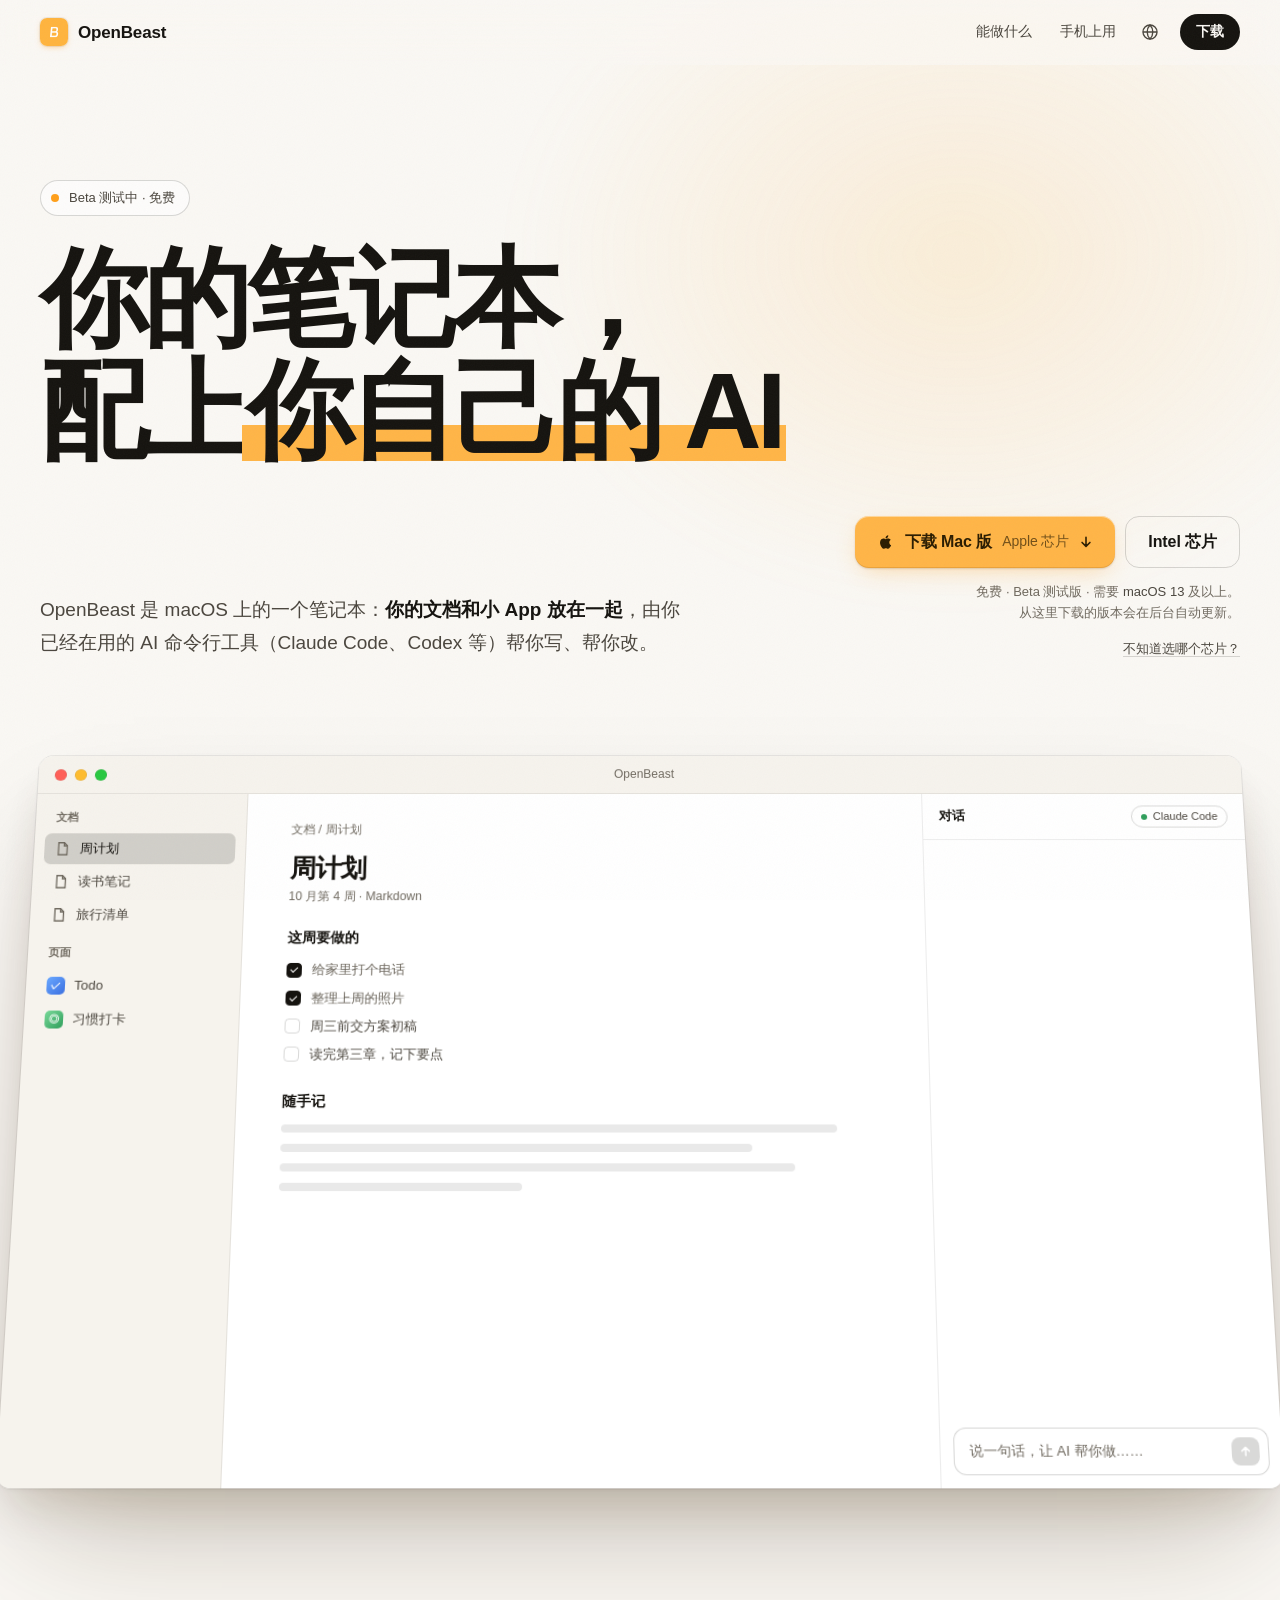
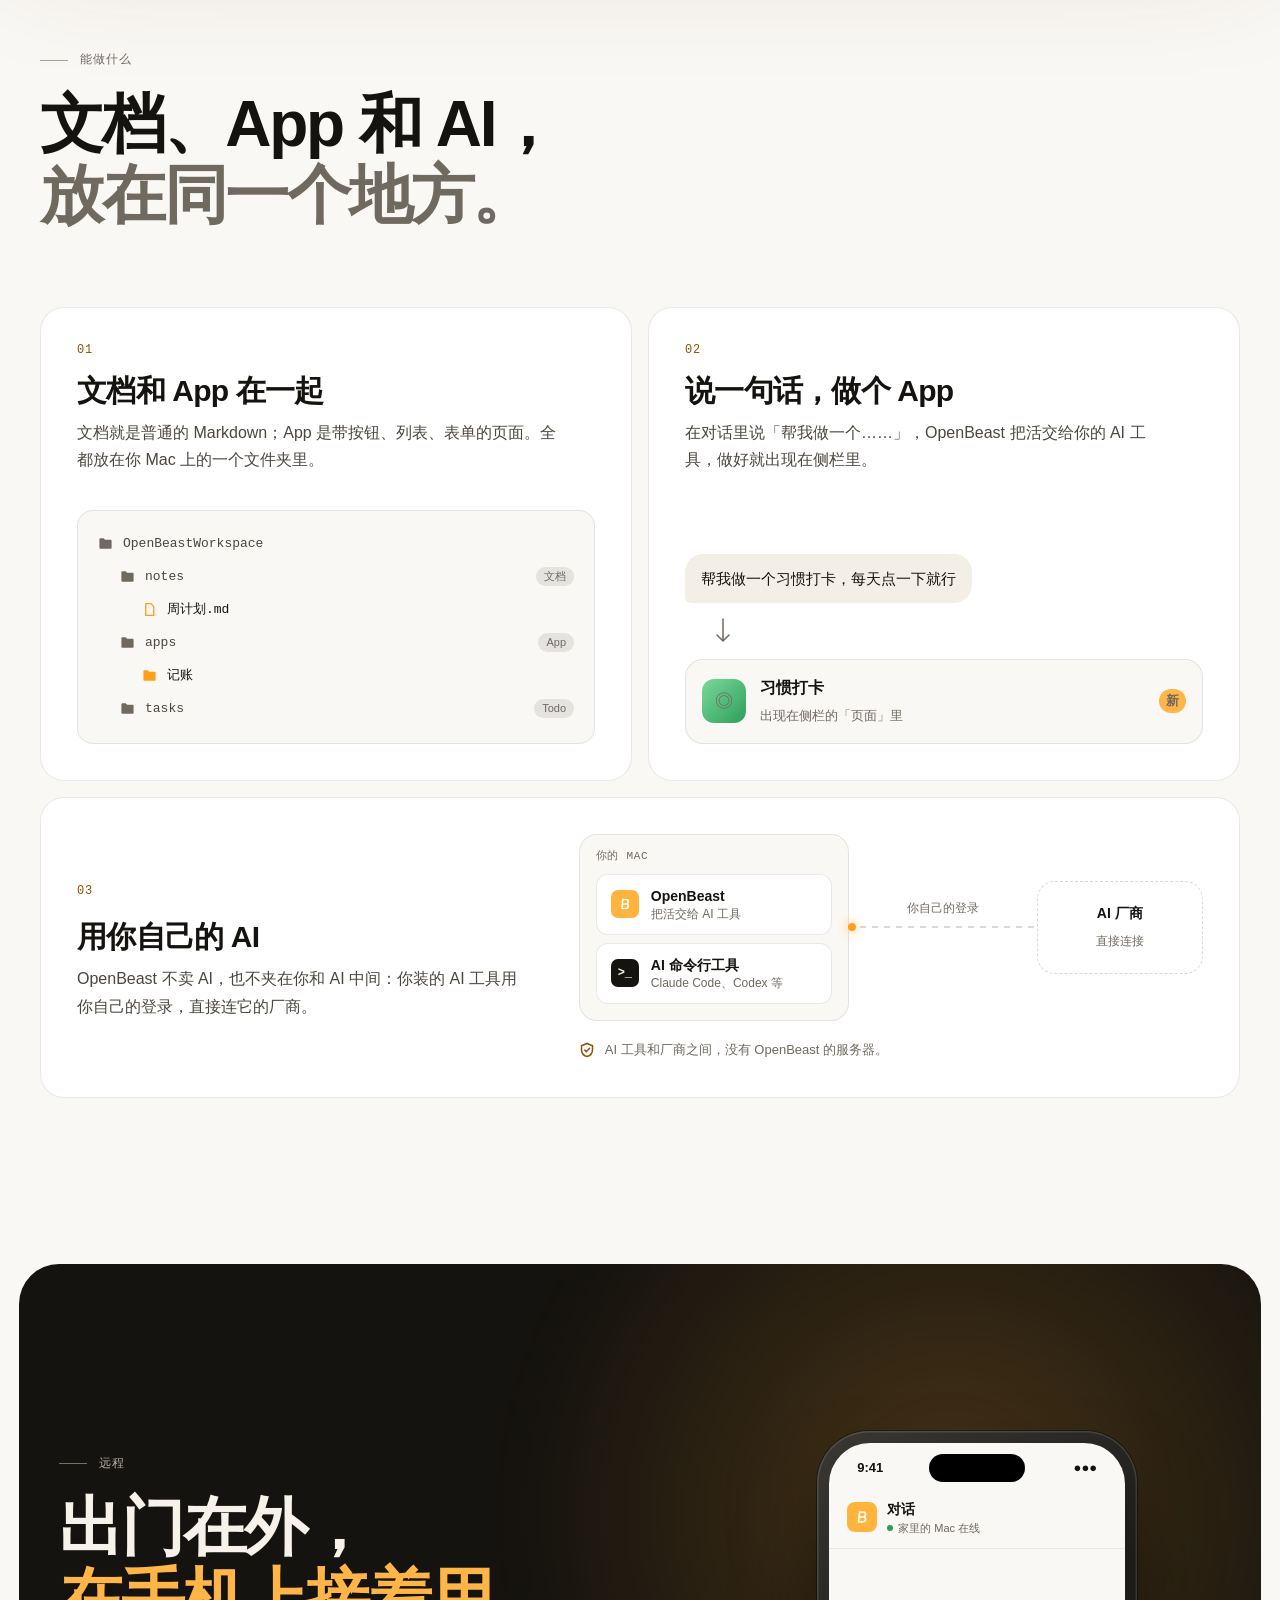
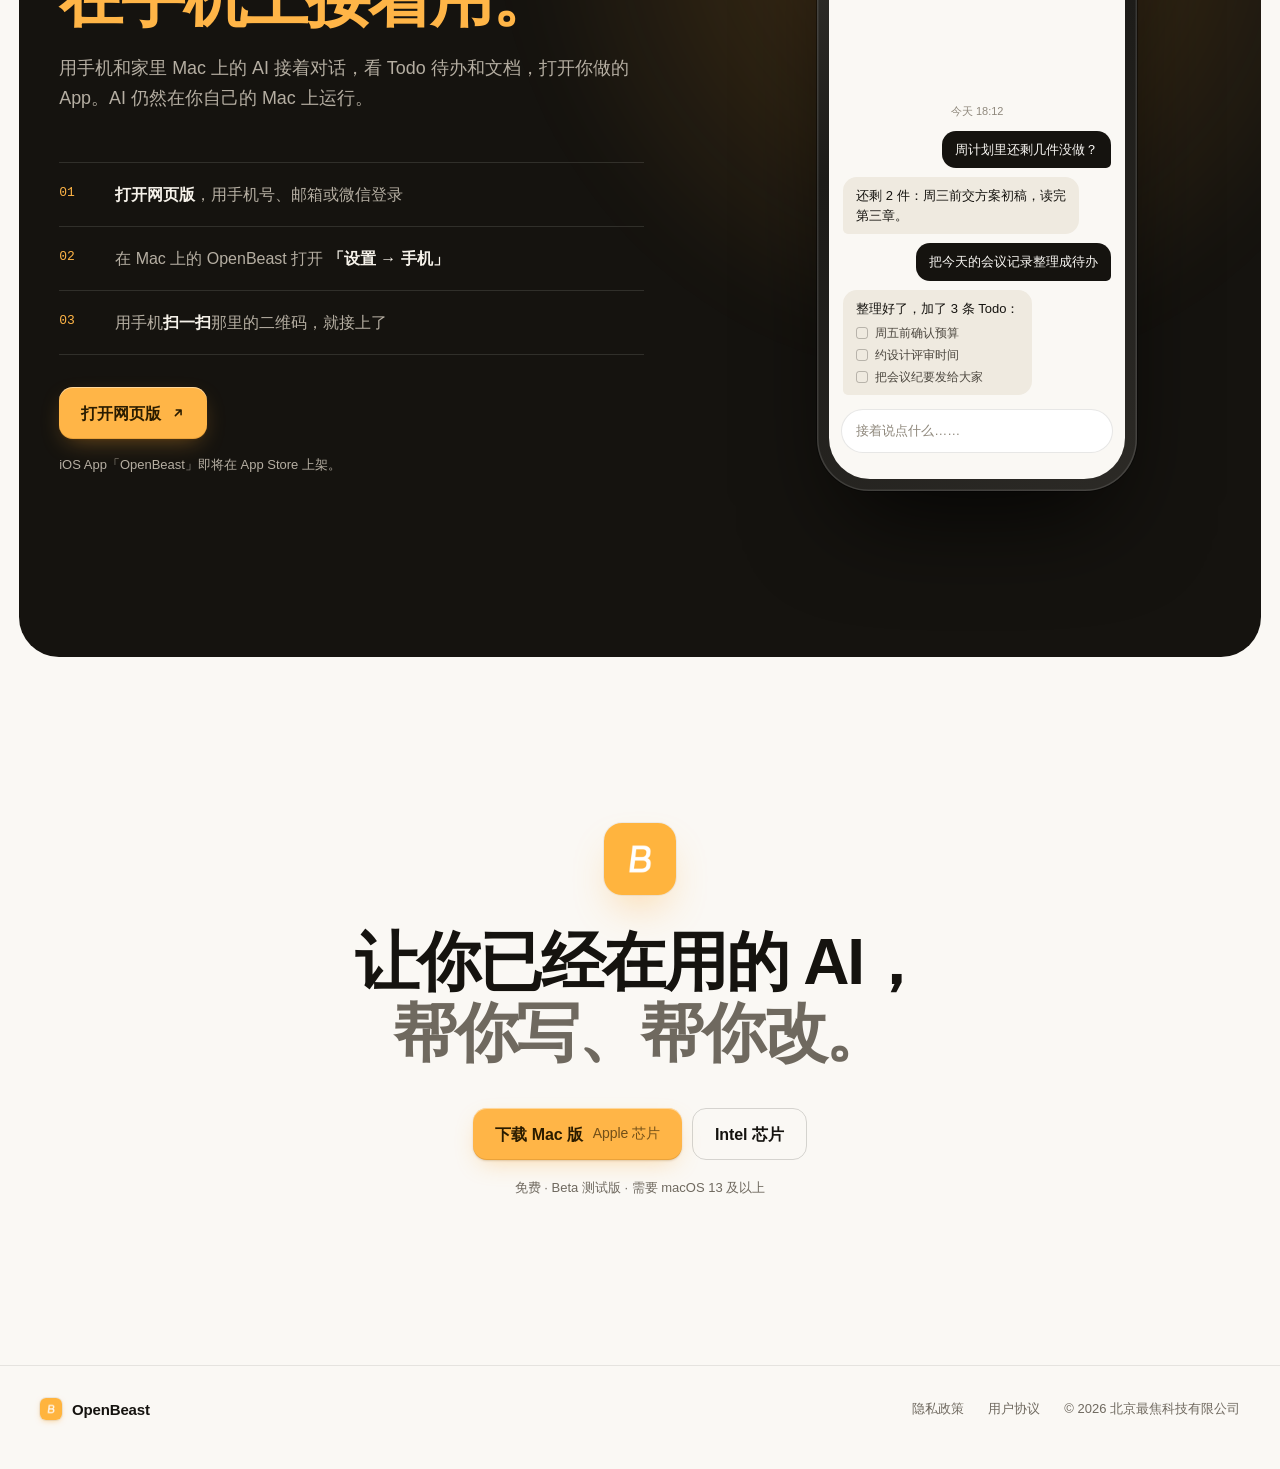
==== zh/index.html @ 46cd3de8 "Update the website from oktiger/openbeast@e0cfb4e40a81" ====
<!doctype html>
<html lang="zh-CN">
<head>
  <meta charset="utf-8" />
  <meta name="viewport" content="width=device-width, initial-scale=1, viewport-fit=cover" />
  <title>OpenBeast：Mac 上的 AI 笔记本</title>
  <meta name="description" content="OpenBeast 是 macOS 上的一个笔记本：你的文档和小 App 放在一起，由你已经在用的 AI 命令行工具帮你写、帮你改。" />
  <meta name="theme-color" content="#faf8f4" media="(prefers-color-scheme: light)" />
  <meta name="theme-color" content="#0d0c0a" media="(prefers-color-scheme: dark)" />
  <meta property="og:type" content="website" />
  <meta property="og:title" content="OpenBeast：Mac 上的 AI 笔记本" />
  <meta property="og:description" content="你的文档和小 App 放在一起，由你已经在用的 AI 命令行工具帮你写、帮你改。" />
  <meta property="og:image" content="https://openbeast.app/icon.png" />
  <link rel="icon" href="/icon.png" />
  <link rel="apple-touch-icon" href="/icon.png" />
  <link rel="stylesheet" href="/site.css" />
  <script>document.documentElement.classList.add("js");</script>
  <script src="/site.js" defer></script>
</head>
<body>
  <header class="nav" id="nav">
    <div class="container nav-inner">
      <a class="brand" href="/zh" aria-label="OpenBeast 首页"><img src="/icon.png" alt="" />OpenBeast</a>
      <nav class="nav-links" aria-label="页面导航">
        <a href="#features">能做什么</a>
        <a href="#remote">手机上用</a>
        <details class="lang">
          <summary aria-label="语言 / Language" title="语言 / Language"><svg width="18" height="18" viewBox="0 0 16 16" fill="none" stroke="currentColor" stroke-width="1.2" aria-hidden="true"><circle cx="8" cy="8" r="6.25"/><path d="M1.75 8h12.5M8 1.75c1.7 1.8 2.5 3.9 2.5 6.25S9.7 12.45 8 14.25C6.3 12.45 5.5 10.35 5.5 8S6.3 3.55 8 1.75Z"/></svg></summary>
          <div class="lang-menu">
            <a href="/" hreflang="en" lang="en">English</a>
            <a href="/zh" hreflang="zh-CN" lang="zh-CN" aria-current="page">简体中文<svg width="14" height="14" viewBox="0 0 16 16" fill="none" stroke="currentColor" stroke-width="2" stroke-linecap="round" stroke-linejoin="round" aria-hidden="true"><path d="m3.5 8.5 3 3 6-7"/></svg></a>
          </div>
        </details>
        <a class="pill" href="#download">下载</a>
      </nav>
    </div>
  </header>

  <main>
    <section class="hero" id="download">
      <div class="container">
        <span class="eyebrow rise" style="--i:0"><span class="dot"></span>Beta 测试中 · 免费</span>
        <h1>
          <span class="line rise" style="--i:1">你的笔记本，</span>
          <span class="line rise" style="--i:2">配上<mark>你自己的 AI</mark></span>
        </h1>
        <div class="hero-foot">
          <p class="lede rise" style="--i:3">OpenBeast 是 macOS 上的一个笔记本：<strong>你的文档和小 App 放在一起</strong>，由你已经在用的 AI 命令行工具（Claude Code、Codex 等）帮你写、帮你改。</p>
          <div class="cta rise" style="--i:4">
            <div class="buttons">
              <a class="btn btn-primary" href="https://openbeast.app/download">
                <svg width="18" height="18" viewBox="0 0 24 24" fill="currentColor" aria-hidden="true"><path d="M16.37 12.6c-.02-2.3 1.88-3.4 1.96-3.46-1.07-1.56-2.73-1.77-3.32-1.8-1.41-.14-2.76.83-3.47.83-.72 0-1.82-.81-3-.79-1.54.02-2.96.9-3.75 2.27-1.6 2.78-.41 6.88 1.15 9.13.76 1.1 1.67 2.34 2.86 2.3 1.15-.05 1.58-.74 2.97-.74 1.38 0 1.78.74 2.99.72 1.24-.02 2.02-1.12 2.77-2.23.88-1.28 1.24-2.52 1.26-2.59-.03-.01-2.4-.92-2.42-3.65ZM14.1 5.86c.63-.77 1.06-1.83.94-2.89-.91.04-2.02.61-2.67 1.37-.58.67-1.1 1.76-.96 2.8 1.02.08 2.06-.52 2.69-1.28Z"/></svg>
                下载 Mac 版 <span class="sub">Apple 芯片</span>
                <svg class="arrow" width="14" height="14" viewBox="0 0 16 16" fill="none" stroke="currentColor" stroke-width="1.8" stroke-linecap="round" stroke-linejoin="round" aria-hidden="true"><path d="M8 2.5v10M3.5 8.5 8 13l4.5-4.5"/></svg>
              </a>
              <a class="btn btn-ghost" href="https://openbeast.app/download/intel">Intel 芯片</a>
            </div>
            <p class="fine">免费 · Beta 测试版<span data-version hidden> · 最新版本 <b></b></span> · 需要 <b>macOS 13</b> 及以上。<br />从这里下载的版本会在后台自动更新。</p>
            <details class="which">
              <summary>不知道选哪个芯片？</summary>
              <p>点屏幕左上角的苹果标志 →「关于本机」：写着「芯片 Apple M…」选 Apple 芯片，写着「处理器 Intel…」选 Intel 芯片。</p>
            </details>
          </div>
        </div>

        <div class="stage rise" style="--i:5">
          <div class="window demo is-final" id="demo" role="img" aria-label="OpenBeast 窗口示意：在右侧对话里说「帮我做一个记账 App」，AI 工具做好后，「记账」出现在左侧栏的页面里。">
            <div class="titlebar"><span class="lights"><i></i><i></i><i></i></span><span class="wt">OpenBeast</span></div>
            <div class="panes" aria-hidden="true">
              <aside class="side">
                <div class="side-label">文档</div>
                <div class="item is-active"><svg class="ic" viewBox="0 0 16 16" fill="none" stroke="currentColor" stroke-width="1.3"><path d="M4 1.75h5.5L12.5 4.8v9.45H4z"/><path d="M9.5 1.75V5h3"/></svg>周计划</div>
                <div class="item"><svg class="ic" viewBox="0 0 16 16" fill="none" stroke="currentColor" stroke-width="1.3"><path d="M4 1.75h5.5L12.5 4.8v9.45H4z"/><path d="M9.5 1.75V5h3"/></svg>读书笔记</div>
                <div class="item"><svg class="ic" viewBox="0 0 16 16" fill="none" stroke="currentColor" stroke-width="1.3"><path d="M4 1.75h5.5L12.5 4.8v9.45H4z"/><path d="M9.5 1.75V5h3"/></svg>旅行清单</div>
                <div class="side-label">页面</div>
                <div class="item"><span class="tile t1">✓</span>Todo</div>
                <div class="item"><span class="tile t2">◎</span>习惯打卡</div>
                <div class="item new" data-beat="new"><span class="tile t3">¥</span>记账<span class="badge">新</span></div>
              </aside>

              <div class="doc">
                <div class="crumb">文档 / 周计划</div>
                <h4>周计划</h4>
                <div class="meta">10 月第 4 周 · Markdown</div>
                <div class="h5">这周要做的</div>
                <div class="check done"><span class="box"></span>给家里打个电话</div>
                <div class="check done"><span class="box"></span>整理上周的照片</div>
                <div class="check"><span class="box"></span>周三前交方案初稿</div>
                <div class="check"><span class="box"></span>读完第三章，记下要点</div>
                <div class="h5">随手记</div>
                <div class="bar" style="width:92%"></div>
                <div class="bar" style="width:78%"></div>
                <div class="bar" style="width:85%"></div>
                <div class="bar" style="width:40%"></div>
              </div>

              <div class="chat">
                <div class="chat-head">对话<span class="chip">Claude Code</span></div>
                <div class="msgs">
                  <div class="msg me beat" data-beat="ask">帮我做一个记账 App，能按月看花了多少</div>
                  <div class="msg ai beat" data-beat="reply">
                    好的，交给 Claude Code 去做。
                    <ul class="steps">
                      <li class="step beat" data-beat="s1"><span class="st"></span>建好 App 的文件夹</li>
                      <li class="step beat" data-beat="s2"><span class="st"></span>写页面：记一笔、按月汇总</li>
                      <li class="step beat" data-beat="s3"><span class="st"></span>编译通过</li>
                    </ul>
                  </div>
                  <div class="msg ai beat" data-beat="done">「记账」做好了，在侧栏里。</div>
                </div>
                <div class="composer"><span class="field" data-placeholder="说一句话，让 AI 帮你做……"></span><span class="send"><svg width="12" height="12" viewBox="0 0 16 16" fill="none" stroke="currentColor" stroke-width="2" stroke-linecap="round" stroke-linejoin="round"><path d="M8 13V3M3.5 7.5 8 3l4.5 4.5"/></svg></span></div>
              </div>
            </div>
          </div>
        </div>
      </div>
    </section>

    <section class="section" id="features">
      <div class="container">
        <span class="kicker reveal">能做什么</span>
        <h2 class="reveal" style="--i:1">文档、App 和 AI，<br /><em>放在同一个地方。</em></h2>

        <div class="bento">
          <article class="card reveal">
            <span class="num">01</span>
            <h3>文档和 App 在一起</h3>
            <p>文档就是普通的 Markdown；App 是带按钮、列表、表单的页面。全都放在你 Mac 上的一个文件夹里。</p>
            <div class="viz" aria-hidden="true">
              <div class="tree">
                <div><svg viewBox="0 0 16 16" fill="currentColor"><path d="M1.5 3.5A1 1 0 0 1 2.5 2.5h3.6l1.4 1.5h6a1 1 0 0 1 1 1v7.5a1 1 0 0 1-1 1h-11a1 1 0 0 1-1-1z"/></svg>OpenBeastWorkspace</div>
                <div style="--d:1"><svg viewBox="0 0 16 16" fill="currentColor"><path d="M1.5 3.5A1 1 0 0 1 2.5 2.5h3.6l1.4 1.5h6a1 1 0 0 1 1 1v7.5a1 1 0 0 1-1 1h-11a1 1 0 0 1-1-1z"/></svg>notes<span class="tag">文档</span></div>
                <div style="--d:2" class="hl"><svg viewBox="0 0 16 16" fill="none" stroke="currentColor" stroke-width="1.4"><path d="M4 1.75h5.5L12.5 4.8v9.45H4z"/></svg>周计划.md</div>
                <div style="--d:1"><svg viewBox="0 0 16 16" fill="currentColor"><path d="M1.5 3.5A1 1 0 0 1 2.5 2.5h3.6l1.4 1.5h6a1 1 0 0 1 1 1v7.5a1 1 0 0 1-1 1h-11a1 1 0 0 1-1-1z"/></svg>apps<span class="tag">App</span></div>
                <div style="--d:2" class="hl"><svg viewBox="0 0 16 16" fill="currentColor"><path d="M1.5 3.5A1 1 0 0 1 2.5 2.5h3.6l1.4 1.5h6a1 1 0 0 1 1 1v7.5a1 1 0 0 1-1 1h-11a1 1 0 0 1-1-1z"/></svg>记账</div>
                <div style="--d:1"><svg viewBox="0 0 16 16" fill="currentColor"><path d="M1.5 3.5A1 1 0 0 1 2.5 2.5h3.6l1.4 1.5h6a1 1 0 0 1 1 1v7.5a1 1 0 0 1-1 1h-11a1 1 0 0 1-1-1z"/></svg>tasks<span class="tag">Todo</span></div>
              </div>
            </div>
          </article>

          <article class="card reveal" style="--i:1">
            <span class="num">02</span>
            <h3>说一句话，做个 App</h3>
            <p>在对话里说「帮我做一个……」，OpenBeast 把活交给你的 AI 工具，做好就出现在侧栏里。</p>
            <div class="viz" aria-hidden="true">
              <div class="make">
                <div class="ask">帮我做一个习惯打卡，每天点一下就行</div>
                <svg class="arrow-down" width="20" height="28" viewBox="0 0 20 28" fill="none" stroke="currentColor" stroke-width="1.5" stroke-linecap="round" stroke-linejoin="round"><path d="M10 2v22M4 18l6 6 6-6"/></svg>
                <div class="app-card"><span class="tile t2">◎</span><div><b>习惯打卡</b><span>出现在侧栏的「页面」里</span></div><span class="badge">新</span></div>
              </div>
            </div>
          </article>

          <article class="card wide reveal">
            <div>
              <span class="num">03</span>
              <h3>用你自己的 AI</h3>
              <p>OpenBeast 不卖 AI，也不夹在你和 AI 中间：你装的 AI 工具用你自己的登录，直接连它的厂商。</p>
            </div>
            <div aria-hidden="true">
              <div class="route">
                <div class="mac">
                  <div class="mac-title">你的 Mac</div>
                  <div class="node"><img src="/icon.png" alt="" /><span><b>OpenBeast</b><small>把活交给 AI 工具</small></span></div>
                  <div class="node"><span class="term">&gt;_</span><span><b>AI 命令行工具</b><small>Claude Code、Codex 等</small></span></div>
                </div>
                <div class="wire"><span>你自己的登录</span></div>
                <div class="vendor"><b>AI 厂商</b><span>直接连接</span></div>
              </div>
              <div class="note"><svg width="16" height="16" viewBox="0 0 16 16" fill="none" stroke="currentColor" stroke-width="1.5" stroke-linecap="round" stroke-linejoin="round"><path d="M8 1.5 2.5 3.8v3.9c0 3.2 2.3 5.9 5.5 6.8 3.2-.9 5.5-3.6 5.5-6.8V3.8z"/><path d="m5.6 8 1.7 1.7 3.2-3.4"/></svg>AI 工具和厂商之间，没有 OpenBeast 的服务器。</div>
            </div>
          </article>
        </div>
      </div>
    </section>

    <section class="band section" id="remote">
      <div class="container remote-grid">
        <div>
          <span class="kicker reveal">远程</span>
          <h2 class="reveal" style="--i:1">出门在外，<br /><em>在手机上接着用。</em></h2>
          <p class="section-intro reveal" style="--i:2">用手机和家里 Mac 上的 AI 接着对话，看 Todo 待办和文档，打开你做的 App。AI 仍然在你自己的 Mac 上运行。</p>
          <ol class="howto reveal" style="--i:3">
            <li><span><b>打开网页版</b>，用手机号、邮箱或微信登录</span></li>
            <li><span>在 Mac 上的 OpenBeast 打开 <b class="nowrap">「设置 → 手机」</b></span></li>
            <li><span>用手机<b>扫一扫</b>那里的二维码，就接上了</span></li>
          </ol>
          <div class="buttons reveal" style="--i:4">
            <a class="btn btn-primary" href="https://remote.openbeast.cn">打开网页版
              <svg width="14" height="14" viewBox="0 0 16 16" fill="none" stroke="currentColor" stroke-width="1.8" stroke-linecap="round" stroke-linejoin="round" aria-hidden="true"><path d="M5 11 11 5M6 4.5h5.5V10"/></svg>
            </a>
          </div>
          <p class="fine reveal" style="--i:5">iOS App「OpenBeast」即将在 App Store 上架。</p>
        </div>

        <div class="phone-wrap reveal" style="--i:2">
          <div class="phone" role="img" aria-label="手机网页版示意：在手机上让家里 Mac 上的 AI 把会议记录整理成待办。">
            <div class="screen" aria-hidden="true">
              <span class="island"></span>
              <div class="status"><span>9:41</span><span>●●●</span></div>
              <div class="p-head"><img src="/icon.png" alt="" /><div><b>对话</b><span>家里的 Mac 在线</span></div></div>
              <div class="p-msgs">
                <div class="time">今天 18:12</div>
                <div class="msg me">周计划里还剩几件没做？</div>
                <div class="msg ai">还剩 2 件：周三前交方案初稿，读完第三章。</div>
                <div class="msg me">把今天的会议记录整理成待办</div>
                <div class="msg ai">整理好了，加了 3 条 Todo：
                  <div class="todo">
                    <div><i></i>周五前确认预算</div>
                    <div><i></i>约设计评审时间</div>
                    <div><i></i>把会议纪要发给大家</div>
                  </div>
                </div>
              </div>
              <div class="p-input">接着说点什么……</div>
            </div>
          </div>
        </div>
      </div>
    </section>

    <section class="section closing">
      <div class="container">
        <img class="mark-icon reveal" src="/icon.png" alt="" />
        <h2 class="reveal" style="--i:1">让你已经在用的 AI，<br /><em>帮你写、帮你改。</em></h2>
        <div class="buttons reveal" style="--i:2">
          <a class="btn btn-primary" href="https://openbeast.app/download">下载 Mac 版 <span class="sub">Apple 芯片</span></a>
          <a class="btn btn-ghost" href="https://openbeast.app/download/intel">Intel 芯片</a>
        </div>
        <p class="fine reveal" style="--i:3">免费 · Beta 测试版 · 需要 macOS 13 及以上</p>
      </div>
    </section>
  </main>

  <footer class="footer">
    <div class="container footer-inner">
      <a class="brand" href="/zh"><img src="/icon.png" alt="" />OpenBeast</a>
      <div class="footer-links">
        <a href="/zh/privacy">隐私政策</a>
        <a href="/zh/terms">用户协议</a>
        <span>© 2026 北京最焦科技有限公司</span>
      </div>
    </div>
  </footer>
</body>
</html>
---- site.css ----
/* 官网全站样式：首页（index.html、en.html）、《隐私政策》《用户协议》（privacy.html、terms.html 与 en/ 下的英文版）、404 页。
   不引外部字体与脚本（大陆访问 Google Fonts / 多数 CDN 不稳），字体全用系统自带。 */

:root {
  --bg: #faf8f4;
  --bg-2: #f3efe7;
  --surface: #ffffff;
  --ink: #15130f;
  --ink-2: #4b463e;
  --ink-3: #6f695f;
  --line: rgba(21, 19, 15, 0.09);
  --line-2: rgba(21, 19, 15, 0.16);
  --amber: #ffb547;
  --amber-2: #ff9f1a;
  --amber-ink: #2a1c00;
  --amber-text: #8f5300;
  --amber-soft: rgba(255, 181, 71, 0.16);
  --mark: var(--amber);
  --glow: rgba(255, 170, 51, 0.42);
  --ok: #2f9e5b;

  --win: #ffffff;
  --win-side: #f6f3ed;
  --win-line: rgba(21, 19, 15, 0.08);
  --win-shadow: 0 0 0 1px rgba(21, 19, 15, 0.07), 0 2px 4px rgba(21, 19, 15, 0.04), 0 24px 48px -12px rgba(60, 38, 0, 0.18), 0 64px 120px -32px rgba(60, 38, 0, 0.28);

  --band-bg: #15130f;
  --band-ink: #f6f2ea;
  --band-ink-2: #b5aea2;
  --band-line: rgba(246, 242, 234, 0.12);

  --sans: -apple-system, BlinkMacSystemFont, "SF Pro Text", "PingFang SC", "Hiragino Sans GB", "Microsoft YaHei", "Noto Sans CJK SC", sans-serif;
  --display: -apple-system, BlinkMacSystemFont, "SF Pro Display", "PingFang SC", "Hiragino Sans GB", "Microsoft YaHei", "Noto Sans CJK SC", sans-serif;
  --mono: ui-monospace, "SF Mono", SFMono-Regular, Menlo, Consolas, monospace;

  --gutter: clamp(16px, 4vw, 40px);
  --max: 1200px;
  --ease-out: cubic-bezier(0.16, 1, 0.3, 1);
  --ease-spring: cubic-bezier(0.34, 1.56, 0.64, 1);

  color-scheme: light dark;
}

@media (prefers-color-scheme: dark) {
  :root {
    --bg: #0d0c0a;
    --bg-2: #141310;
    --surface: #17160f;
    --ink: #f4f1ea;
    --ink-2: #bcb5a9;
    --ink-3: #8f887c;
    --line: rgba(244, 241, 234, 0.08);
    --line-2: rgba(244, 241, 234, 0.15);
    --amber-text: #ffc670;
    --amber-soft: rgba(255, 181, 71, 0.12);
    /* 深色下浅色字压在实心琥珀上对比度不够，换成半透明的暖色条 */
    --mark: rgba(255, 170, 51, 0.42);
    --glow: rgba(255, 160, 40, 0.3);
    --ok: #4cc27a;

    --win: #191814;
    --win-side: #131210;
    --win-line: rgba(244, 241, 234, 0.07);
    --win-shadow: 0 0 0 1px rgba(244, 241, 234, 0.08), 0 24px 48px -12px rgba(0, 0, 0, 0.6), 0 64px 120px -32px rgba(0, 0, 0, 0.7);

    --band-bg: #17150f;
    --band-line: rgba(246, 242, 234, 0.1);
  }
}

*, *::before, *::after { box-sizing: border-box; }
html { -webkit-text-size-adjust: 100%; scroll-behavior: smooth; scroll-padding-top: 80px; }
body {
  margin: 0;
  background: var(--bg);
  color: var(--ink);
  font: 400 16px/1.7 var(--sans);
  -webkit-font-smoothing: antialiased;
  -moz-osx-font-smoothing: grayscale;
  text-rendering: optimizeLegibility;
  overflow-x: clip;
}
::selection { background: var(--amber); color: var(--amber-ink); }
a { color: inherit; }
img, svg { display: block; }
h1, h2, h3 { text-wrap: balance; }
p, li { text-wrap: pretty; }
.nowrap { white-space: nowrap; }
:focus-visible { outline: 2px solid var(--amber-2); outline-offset: 3px; border-radius: 6px; }

/* 极淡的纸面颗粒，让大片留白不显得“空” */
body::before {
  content: "";
  position: fixed;
  inset: 0;
  z-index: 100;
  pointer-events: none;
  opacity: 0.035;
  background-image: url("data:image/svg+xml,%3Csvg xmlns='http://www.w3.org/2000/svg' width='160' height='160'%3E%3Cfilter id='n'%3E%3CfeTurbulence type='fractalNoise' baseFrequency='0.9' numOctaves='2' stitchTiles='stitch'/%3E%3C/filter%3E%3Crect width='100%25' height='100%25' filter='url(%23n)'/%3E%3C/svg%3E");
}

.container { width: 100%; max-width: calc(var(--max) + var(--gutter) * 2); margin: 0 auto; padding: 0 var(--gutter); }

/* ---------- 顶栏 ---------- */
.nav {
  position: sticky;
  top: 0;
  z-index: 50;
  background: color-mix(in srgb, var(--bg) 78%, transparent);
  -webkit-backdrop-filter: saturate(1.6) blur(16px);
  backdrop-filter: saturate(1.6) blur(16px);
  border-bottom: 1px solid transparent;
  transition: border-color 0.3s ease;
}
.nav.is-scrolled { border-bottom-color: var(--line); }
.nav-inner { display: flex; align-items: center; justify-content: space-between; height: 64px; }
.brand { display: inline-flex; align-items: center; gap: 10px; text-decoration: none; font: 600 17px/1 var(--display); letter-spacing: -0.01em; }
.brand img { width: 28px; height: 28px; border-radius: 7px; box-shadow: 0 0 0 1px rgba(0, 0, 0, 0.06), 0 2px 6px -2px rgba(255, 150, 0, 0.5); }
.nav-links { display: flex; align-items: center; gap: 4px; }
.nav-links > a:not(.pill) {
  text-decoration: none;
  font-size: 14px;
  color: var(--ink-2);
  padding: 8px 12px;
  border-radius: 999px;
  transition: color 0.2s ease, background-color 0.2s ease;
}
.nav-links > a:not(.pill):hover { color: var(--ink); background: var(--line); }

/* 语言：地球图标，点开选 English / 简体中文；没有脚本时靠 <details> 本身也能开合 */
.lang { position: relative; }
.lang summary {
  list-style: none;
  display: grid;
  place-items: center;
  width: 36px;
  height: 36px;
  border-radius: 999px;
  color: var(--ink-2);
  cursor: pointer;
  transition: color 0.2s ease, background-color 0.2s ease;
}
.lang summary::-webkit-details-marker { display: none; }
.lang summary:hover, .lang[open] summary { color: var(--ink); background: var(--line); }
.lang-menu {
  position: absolute;
  top: calc(100% + 8px);
  right: 0;
  min-width: 168px;
  padding: 6px;
  border-radius: 14px;
  background: var(--surface);
  border: 1px solid var(--line);
  box-shadow: 0 1px 2px rgba(21, 19, 15, 0.06), 0 16px 40px -12px rgba(60, 38, 0, 0.28);
  transform-origin: top right;
  animation: menu-in 0.18s var(--ease-out);
}
@keyframes menu-in { from { opacity: 0; transform: translateY(-4px) scale(0.97); } }
.lang-menu a {
  display: flex;
  align-items: center;
  justify-content: space-between;
  gap: 16px;
  padding: 9px 12px;
  border-radius: 9px;
  font-size: 14px;
  color: var(--ink-2);
  text-decoration: none;
  transition: background-color 0.15s ease, color 0.15s ease;
}
.lang-menu a:hover { background: var(--line); color: var(--ink); }
.lang-menu a[aria-current] { color: var(--ink); font-weight: 600; }
.lang-menu a svg { color: var(--amber-text); flex: none; }
.pill {
  margin-left: 8px;
  display: inline-flex;
  align-items: center;
  gap: 6px;
  height: 36px;
  padding: 0 16px;
  border-radius: 999px;
  background: var(--ink);
  color: var(--bg);
  text-decoration: none;
  font-size: 14px;
  font-weight: 600;
  transition: transform 0.2s var(--ease-out), box-shadow 0.2s ease;
}
.pill:hover { transform: translateY(-1px); box-shadow: 0 6px 16px -6px rgba(0, 0, 0, 0.35); }
.pill:active { transform: translateY(0) scale(0.97); }

/* ---------- 首屏 ---------- */
/* 光晕比屏幕宽，只在横向裁掉，免得手机上出现横向滚动 */
.hero { position: relative; padding: clamp(56px, 9vw, 120px) 0 0; isolation: isolate; overflow-x: clip; }
.hero::before {
  content: "";
  position: absolute;
  z-index: -1;
  top: -160px;
  right: -10%;
  width: min(900px, 90vw);
  height: 700px;
  background: radial-gradient(closest-side, var(--amber-soft), transparent);
  filter: blur(20px);
  pointer-events: none;
}
.eyebrow {
  display: inline-flex;
  align-items: center;
  gap: 10px;
  padding: 6px 14px 6px 10px;
  border: 1px solid var(--line-2);
  border-radius: 999px;
  font-size: 13px;
  color: var(--ink-2);
  background: color-mix(in srgb, var(--surface) 60%, transparent);
}
.dot { position: relative; width: 8px; height: 8px; border-radius: 50%; background: var(--amber-2); flex: none; }
.dot::after {
  content: "";
  position: absolute;
  inset: -4px;
  border-radius: 50%;
  border: 1.5px solid var(--amber-2);
  opacity: 0;
  animation: ping 2.4s var(--ease-out) infinite;
}
@keyframes ping { 0% { transform: scale(0.5); opacity: 0.8; } 80%, 100% { transform: scale(1.6); opacity: 0; } }

.hero h1 {
  margin: 28px 0 0;
  font: 700 clamp(44px, 8.4vw, 112px)/1.04 var(--display);
  letter-spacing: -0.045em;
  max-width: 11em;
}
.hero h1 .line { display: block; }
.hero h1 mark {
  color: inherit;
  background: linear-gradient(transparent 62%, var(--mark) 62%, var(--mark) 92%, transparent 92%) no-repeat 0 0 / 100% 100%;
  padding: 0 0.04em;
  margin: 0 -0.04em;
}
.hero-foot {
  display: grid;
  grid-template-columns: minmax(0, 1fr) auto;
  align-items: end;
  gap: 32px 64px;
  margin-top: clamp(28px, 4vw, 48px);
}
.lede { margin: 0; max-width: 34em; font-size: clamp(17px, 1.6vw, 19px); line-height: 1.75; color: var(--ink-2); }
.lede strong { color: var(--ink); font-weight: 600; }
.cta { display: flex; flex-direction: column; align-items: flex-end; gap: 14px; }
.buttons { display: flex; flex-wrap: wrap; gap: 10px; }
.btn {
  position: relative;
  display: inline-flex;
  align-items: center;
  gap: 10px;
  height: 52px;
  padding: 0 22px;
  border-radius: 14px;
  text-decoration: none;
  font-size: 16px;
  font-weight: 600;
  letter-spacing: -0.005em;
  white-space: nowrap;
  transition: transform 0.25s var(--ease-out), box-shadow 0.25s ease, background-color 0.2s ease, border-color 0.2s ease;
}
.btn svg { flex: none; }
.btn .arrow { transition: transform 0.25s var(--ease-out); }
.btn:hover .arrow { transform: translateY(2px); }
.btn:active { transform: scale(0.97); }
.btn-primary {
  background: var(--amber);
  color: var(--amber-ink);
  box-shadow: inset 0 1px 0 rgba(255, 255, 255, 0.45), inset 0 -1px 0 rgba(140, 80, 0, 0.18), 0 1px 2px rgba(120, 70, 0, 0.2), 0 8px 24px -8px var(--glow);
}
.btn-primary:hover { transform: translateY(-2px); box-shadow: inset 0 1px 0 rgba(255, 255, 255, 0.45), inset 0 -1px 0 rgba(140, 80, 0, 0.18), 0 2px 4px rgba(120, 70, 0, 0.2), 0 16px 36px -10px var(--glow); }
.btn-primary .sub { font-weight: 500; opacity: 0.66; font-size: 14px; }
.btn-ghost { border: 1px solid var(--line-2); color: var(--ink); background: transparent; }
.btn-ghost:hover { background: var(--line); border-color: transparent; transform: translateY(-2px); }
.fine { margin: 0; font-size: 13px; line-height: 1.6; color: var(--ink-3); text-align: right; max-width: 30em; }
.fine b { font-weight: 500; color: var(--ink-2); }
/* 「不知道选哪个芯片」浮在按钮下方，展开时不挤动左边的介绍文字 */
.which { position: relative; z-index: 5; max-width: 30em; font-size: 13px; color: var(--ink-3); text-align: right; }
.which summary { cursor: pointer; list-style: none; display: inline-flex; align-items: center; gap: 6px; color: var(--ink-2); text-decoration: underline; text-decoration-color: var(--line-2); text-underline-offset: 3px; transition: text-decoration-color 0.2s ease; }
.which summary::-webkit-details-marker { display: none; }
.which summary:hover { text-decoration-color: currentColor; }
.which p { position: absolute; top: calc(100% + 8px); right: 0; width: min(360px, calc(100vw - 32px)); margin: 0; line-height: 1.6; text-align: left; padding: 12px 16px; border-radius: 14px; background: var(--surface); color: var(--ink-2); border: 1px solid var(--line); box-shadow: 0 16px 40px -16px rgba(60, 38, 0, 0.3); }

/* 入场：只有脚本在时才先藏起来，没脚本也能看到全部内容 */
.js .rise { opacity: 0; transform: translateY(24px); }
.js.ready .rise { opacity: 1; transform: none; transition: opacity 1s var(--ease-out), transform 1.1s var(--ease-out); transition-delay: calc(var(--i, 0) * 90ms + 80ms); }
.js .hero h1 mark { background-size: 0% 100%; }
.js.ready .hero h1 mark { background-size: 100% 100%; transition: background-size 0.9s var(--ease-out) 0.75s; }

/* ---------- 产品窗口 ---------- */
.stage { position: relative; margin-top: clamp(56px, 8vw, 96px); perspective: 2000px; }
.stage::before {
  content: "";
  position: absolute;
  left: 50%;
  top: 18%;
  width: min(1100px, 120%);
  height: 70%;
  transform: translateX(-50%);
  background: radial-gradient(closest-side, var(--glow), transparent);
  filter: blur(40px);
  opacity: 0.85;
  pointer-events: none;
}
.window {
  --tilt: 0deg;
  position: relative;
  aspect-ratio: 1200 / 720;
  max-height: 760px;
  margin: 0 auto;
  border-radius: 14px;
  background: var(--win);
  box-shadow: var(--win-shadow);
  overflow: hidden;
  display: grid;
  grid-template-rows: 40px 1fr;
  transform: rotateX(var(--tilt));
  transform-origin: 50% 0;
  will-change: transform;
  font-size: 13px;
  line-height: 1.55;
  user-select: none;
}
.titlebar { display: flex; align-items: center; gap: 8px; padding: 0 16px; border-bottom: 1px solid var(--win-line); background: var(--win-side); }
.lights { display: flex; gap: 8px; }
.lights i { width: 12px; height: 12px; border-radius: 50%; background: #ff5f57; box-shadow: inset 0 0 0 0.5px rgba(0, 0, 0, 0.12); }
.lights i:nth-child(2) { background: #febc2e; }
.lights i:nth-child(3) { background: #28c840; }
.titlebar .wt { flex: 1; text-align: center; font-size: 12px; font-weight: 500; color: var(--ink-3); margin-right: 52px; }
.panes { display: grid; grid-template-columns: 210px minmax(0, 1fr) 320px; min-height: 0; }

.side { background: var(--win-side); border-right: 1px solid var(--win-line); padding: 14px 10px; display: flex; flex-direction: column; gap: 2px; overflow: hidden; }
.side-label { font-size: 11px; font-weight: 600; color: var(--ink-3); padding: 12px 10px 6px; letter-spacing: 0.02em; }
.side-label:first-child { padding-top: 2px; }
.item { display: flex; align-items: center; gap: 9px; padding: 6px 10px; border-radius: 7px; color: var(--ink-2); white-space: nowrap; }
.item.is-active { background: var(--line-2); color: var(--ink); font-weight: 500; }
.item .ic { width: 16px; height: 16px; flex: none; color: var(--ink-3); }
.item .tile { width: 18px; height: 18px; border-radius: 5px; flex: none; display: grid; place-items: center; color: #fff; font-size: 10px; font-weight: 700; }
.tile.t1 { background: linear-gradient(135deg, #6aa8ff, #3b6fe0); }
.tile.t2 { background: linear-gradient(135deg, #7ad99a, #2f9e5b); }
.tile.t3 { background: linear-gradient(135deg, #ffc970, #ff9f1a); color: var(--amber-ink); }
.item.new { position: relative; transition: background-color 0.6s ease; }
.badge { margin-left: auto; font-size: 10px; font-weight: 600; padding: 1px 7px; border-radius: 999px; background: var(--amber); color: var(--amber-ink); }

.doc { padding: 28px clamp(20px, 3.4vw, 48px); overflow: hidden; min-width: 0; }
.crumb { font-size: 12px; color: var(--ink-3); }
.doc h4 { margin: 14px 0 4px; font: 700 26px/1.25 var(--display); letter-spacing: -0.02em; color: var(--ink); }
.doc .meta { font-size: 12px; color: var(--ink-3); }
.doc .h5 { margin: 22px 0 8px; font-weight: 600; color: var(--ink); font-size: 14px; }
.check { display: flex; align-items: center; gap: 10px; padding: 4px 0; color: var(--ink-2); }
.box { width: 15px; height: 15px; border-radius: 4px; border: 1.5px solid var(--line-2); flex: none; display: grid; place-items: center; }
.check.done { color: var(--ink-3); text-decoration: line-through; text-decoration-color: var(--line-2); }
.check.done .box { background: var(--ink); border-color: var(--ink); }
.check.done .box::after { content: ""; width: 7px; height: 4px; border: 1.5px solid var(--win); border-top: 0; border-right: 0; transform: translateY(-1px) rotate(-45deg); }
.bar { height: 8px; border-radius: 4px; background: var(--line); margin: 11px 0; }

.chat { border-left: 1px solid var(--win-line); display: grid; grid-template-rows: auto 1fr auto; grid-template-columns: minmax(0, 1fr); min-height: 0; min-width: 0; background: var(--win); }
.chat-head { display: flex; align-items: center; justify-content: space-between; padding: 12px 16px; border-bottom: 1px solid var(--win-line); font-weight: 600; color: var(--ink); }
.chip { font-size: 11px; font-weight: 500; color: var(--ink-2); padding: 2px 9px; border-radius: 999px; border: 1px solid var(--line-2); display: inline-flex; align-items: center; gap: 6px; }
.chip::before { content: ""; width: 6px; height: 6px; border-radius: 50%; background: var(--ok); }
.msgs { display: flex; flex-direction: column; justify-content: flex-start; gap: 10px; padding: 16px; overflow: hidden; min-height: 0; }
.msg { max-width: 88%; padding: 9px 13px; border-radius: 14px; }
.msg.me { align-self: flex-end; background: var(--ink); color: var(--win); border-bottom-right-radius: 5px; }
.msg.ai { align-self: flex-start; background: var(--bg-2); color: var(--ink); border-bottom-left-radius: 5px; }
.steps { list-style: none; margin: 1px 0 2px; padding: 0; }
.step { display: flex; align-items: center; gap: 8px; color: var(--ink-2); font-size: 12px; padding-top: 5px; max-height: 60px; overflow: hidden; }
.st { width: 14px; height: 14px; flex: none; border-radius: 50%; position: relative; background: var(--ok); }
.st::after { content: ""; position: absolute; left: 4px; top: 4.2px; width: 6px; height: 3px; border: 1.5px solid #fff; border-top: 0; border-right: 0; transform: rotate(-45deg); }
.step.is-running .st { background: none; border: 1.5px solid var(--line-2); border-top-color: var(--amber-2); animation: spin 0.8s linear infinite; }
.step.is-running .st::after { display: none; }
@keyframes spin { to { transform: rotate(360deg); } }
.composer { margin: 0 12px 12px; display: flex; align-items: center; gap: 8px; padding: 8px 8px 8px 14px; border: 1px solid var(--line-2); border-radius: 12px; background: var(--win); }
.composer .field { flex: 1; min-width: 0; color: var(--ink); white-space: nowrap; overflow: hidden; text-overflow: ellipsis; }
.composer .field:empty::before { content: attr(data-placeholder); color: var(--ink-3); }
.composer .field.is-typing::after { content: ""; display: inline-block; width: 1.5px; height: 1.1em; margin-left: 1px; vertical-align: -0.18em; background: var(--amber-2); animation: caret 1s steps(1) infinite; }
@keyframes caret { 50% { opacity: 0; } }
.send { width: 26px; height: 26px; border-radius: 8px; display: grid; place-items: center; background: var(--line-2); color: var(--win); transition: background-color 0.2s ease, transform 0.2s var(--ease-out); flex: none; }
.send.is-armed { background: var(--ink); }
.send.is-pressed { transform: scale(0.86); }

/* 演示动画的分镜：脚本按时间给元素加 is-shown，没脚本时全部直接显示（最终画面） */
.demo .beat { transition: opacity 0.5s var(--ease-out), transform 0.6s var(--ease-out); }
.demo:not(.is-final) .beat:not(.is-shown) { opacity: 0; transform: translateY(8px); }
/* 步骤还没出现时不占高度，回复气泡随步骤一行行长高 */
.demo .step.beat { transition: opacity 0.5s var(--ease-out), transform 0.6s var(--ease-out), max-height 0.5s var(--ease-out), padding 0.5s var(--ease-out); }
.demo:not(.is-final) .step.beat:not(.is-shown) { max-height: 0; padding-top: 0; }
.demo .item.new { overflow: hidden; transition: max-height 0.7s var(--ease-out), opacity 0.5s ease, padding 0.7s var(--ease-out), background-color 0.6s ease; max-height: 40px; }
.demo:not(.is-final) .item.new:not(.is-shown) { max-height: 0; padding-top: 0; padding-bottom: 0; opacity: 0; transform: none; }
.demo .item.new.is-flash { background: var(--amber-soft); box-shadow: inset 0 0 0 1px color-mix(in srgb, var(--amber) 55%, transparent); }

/* ---------- 通用区块 ---------- */
.section { padding: clamp(96px, 13vw, 168px) 0; }
.kicker { display: inline-flex; align-items: center; gap: 12px; font: 500 12px/1 var(--mono); letter-spacing: 0.08em; text-transform: uppercase; color: var(--ink-3); }
.kicker::before { content: ""; width: 28px; height: 1px; background: currentColor; opacity: 0.6; }
.section h2 { margin: 20px 0 0; font: 700 clamp(34px, 5.2vw, 64px)/1.1 var(--display); letter-spacing: -0.035em; max-width: 14em; }
.section h2 em { font-style: normal; color: var(--ink-3); }
.section-intro { margin: 20px 0 0; max-width: 36em; font-size: clamp(16px, 1.4vw, 18px); color: var(--ink-2); }

.js .reveal { opacity: 0; transform: translateY(32px); transition: opacity 0.9s var(--ease-out), transform 1s var(--ease-out); transition-delay: calc(var(--i, 0) * 100ms); }
.js .reveal.is-in { opacity: 1; transform: none; }

/* ---------- 能做什么：便当格 ---------- */
.bento { margin-top: clamp(48px, 6vw, 80px); display: grid; grid-template-columns: repeat(12, minmax(0, 1fr)); gap: 16px; }
.card {
  --mx: 50%;
  --my: 0%;
  position: relative;
  grid-column: span 6;
  display: flex;
  flex-direction: column;
  min-height: 460px;
  padding: clamp(24px, 3vw, 36px);
  border-radius: 24px;
  background: var(--surface);
  border: 1px solid var(--line);
  overflow: hidden;
  isolation: isolate;
  transition: border-color 0.3s ease, transform 0.5s var(--ease-out), box-shadow 0.5s var(--ease-out);
}
.card::before {
  content: "";
  position: absolute;
  inset: 0;
  z-index: -1;
  background: radial-gradient(420px circle at var(--mx) var(--my), var(--amber-soft), transparent 70%);
  opacity: 0;
  transition: opacity 0.4s ease;
}
.card:hover { border-color: var(--line-2); transform: translateY(-4px); box-shadow: 0 24px 48px -24px rgba(60, 38, 0, 0.22); }
.card:hover::before { opacity: 1; }
.card.wide { grid-column: span 12; min-height: 0; display: grid; grid-template-columns: minmax(0, 5fr) minmax(0, 7fr); gap: 32px 56px; align-items: center; }
.num { font: 500 12px/1 var(--mono); color: var(--amber-text); letter-spacing: 0.06em; }
.card h3 { margin: 16px 0 10px; font: 700 clamp(24px, 2.4vw, 30px)/1.25 var(--display); letter-spacing: -0.025em; }
.card p { margin: 0; color: var(--ink-2); max-width: 30em; }
.viz { margin-top: auto; padding-top: 36px; }

/* 01 文件夹树 */
.tree { font: 13px/1 var(--mono); color: var(--ink-2); border-radius: 16px; background: var(--bg); border: 1px solid var(--line); padding: 18px 20px; display: grid; gap: 2px; }
.tree div { display: flex; align-items: center; gap: 10px; padding: 7px 0; padding-left: calc(var(--d, 0) * 22px); white-space: nowrap; overflow: hidden; text-overflow: ellipsis; }
.tree svg { width: 15px; height: 15px; flex: none; color: var(--ink-3); }
.tree .hl { color: var(--ink); }
.tree .hl svg { color: var(--amber-2); }
.tree .tag { margin-left: auto; font: 500 11px/1 var(--sans); color: var(--ink-3); padding: 4px 8px; border-radius: 999px; background: var(--line); }
.card:hover .tree .hl { animation: nudge 0.8s var(--ease-out); }
@keyframes nudge { 40% { transform: translateX(4px); } }

/* 02 一句话 → App */
.make { display: grid; gap: 14px; }
.make .ask { justify-self: start; max-width: 92%; padding: 12px 16px; border-radius: 18px 18px 18px 6px; background: var(--bg-2); color: var(--ink); font-size: 15px; }
.make .arrow-down { justify-self: start; margin-left: 28px; color: var(--ink-3); }
.app-card { display: flex; align-items: center; gap: 14px; padding: 14px 16px; border-radius: 18px; border: 1px solid var(--line); background: var(--bg); transition: transform 0.6s var(--ease-spring), box-shadow 0.4s ease; }
.app-card .tile { width: 44px; height: 44px; border-radius: 12px; font-size: 18px; display: grid; place-items: center; flex: none; }
.app-card b { display: block; font-weight: 600; color: var(--ink); }
.app-card span { font-size: 13px; color: var(--ink-3); }
.app-card .badge { margin-left: auto; }
.card:hover .app-card { transform: translateY(-4px) scale(1.02); box-shadow: 0 16px 32px -16px var(--glow); }

/* 03 直连示意 */
.route { position: relative; display: grid; grid-template-columns: minmax(0, 1.3fr) minmax(72px, 0.9fr) minmax(0, 0.8fr); align-items: center; }
.mac { border-radius: 18px; border: 1px solid var(--line); background: var(--bg); padding: 16px; }
.mac-title { font: 500 11px/1 var(--mono); letter-spacing: 0.06em; color: var(--ink-3); text-transform: uppercase; margin-bottom: 12px; }
.node { display: flex; align-items: center; gap: 12px; padding: 12px 14px; border-radius: 12px; background: var(--surface); border: 1px solid var(--line); font-size: 14px; line-height: 1.35; }
.node + .node { margin-top: 8px; }
.node b { display: block; font-weight: 600; white-space: nowrap; }
.node small { display: block; font-size: 12px; color: var(--ink-3); white-space: nowrap; }
.node img { width: 28px; height: 28px; border-radius: 7px; flex: none; }
.node .term { width: 28px; height: 28px; border-radius: 7px; background: var(--ink); color: var(--bg); display: grid; place-items: center; font: 600 12px/1 var(--mono); flex: none; }
.wire { position: relative; height: 2px; margin: 0 -1px; background: repeating-linear-gradient(90deg, var(--line-2) 0 6px, transparent 6px 12px); }
.wire::after {
  content: "";
  position: absolute;
  top: -3px;
  left: 0;
  width: 8px;
  height: 8px;
  border-radius: 50%;
  background: var(--amber-2);
  box-shadow: 0 0 12px var(--amber);
  animation: travel 2.6s var(--ease-out) infinite;
}
@keyframes travel { 0% { left: 0; opacity: 0; } 15% { opacity: 1; } 85% { opacity: 1; } 100% { left: calc(100% - 8px); opacity: 0; } }
.wire span { position: absolute; left: 50%; bottom: 10px; transform: translateX(-50%); font-size: 12px; color: var(--ink-3); white-space: nowrap; }
.vendor { border-radius: 18px; border: 1px dashed var(--line-2); padding: 20px 16px; text-align: center; }
.vendor b { display: block; font-size: 14px; }
.vendor span { font-size: 12px; color: var(--ink-3); }
.note { margin-top: 18px; display: flex; align-items: center; gap: 10px; font-size: 13px; color: var(--ink-3); }
.note svg { color: var(--amber-text); flex: none; }

/* ---------- 远程：深色带 ---------- */
.band {
  position: relative;
  background: var(--band-bg);
  color: var(--band-ink);
  border-radius: clamp(24px, 4vw, 40px);
  margin: 0 clamp(8px, 1.5vw, 20px);
  overflow: hidden;
  isolation: isolate;
}
.band::before {
  content: "";
  position: absolute;
  z-index: -1;
  right: -10%;
  top: -20%;
  width: 70%;
  height: 90%;
  background: radial-gradient(closest-side, rgba(255, 170, 51, 0.22), transparent);
  filter: blur(30px);
}
.band .kicker { color: var(--band-ink-2); }
.band .section-intro { color: var(--band-ink-2); }
.band h2 em { color: var(--amber); }
.remote-grid { display: grid; grid-template-columns: minmax(0, 6fr) minmax(0, 5fr); gap: clamp(48px, 7vw, 112px); align-items: center; }
.howto { list-style: none; margin: clamp(32px, 4vw, 48px) 0 0; padding: 0; display: grid; gap: 0; counter-reset: step; }
.howto li { counter-increment: step; display: grid; grid-template-columns: 40px minmax(0, 1fr); gap: 16px; padding: 18px 0; border-top: 1px solid var(--band-line); color: var(--band-ink-2); }
.howto li:last-child { border-bottom: 1px solid var(--band-line); }
.howto li::before { content: counter(step, decimal-leading-zero); font: 500 13px/1.9 var(--mono); color: var(--amber); }
.howto b { color: var(--band-ink); font-weight: 600; }
.band .buttons { margin-top: 32px; align-items: center; }
.band .btn-ghost { color: var(--band-ink); border-color: var(--band-line); }
.band .btn-ghost:hover { background: rgba(255, 255, 255, 0.06); }
.band .fine { text-align: left; color: var(--band-ink-2); margin-top: 16px; opacity: 0.85; }

.phone-wrap { display: grid; place-items: center; }
.phone {
  position: relative;
  width: min(320px, 100%);
  aspect-ratio: 320 / 660;
  border-radius: 52px;
  padding: 12px;
  background: linear-gradient(145deg, #3a3833, #1c1b18 40%, #2c2a26);
  box-shadow: inset 0 0 0 1.5px rgba(255, 255, 255, 0.12), 0 50px 100px -30px rgba(0, 0, 0, 0.8), 0 0 0 1px rgba(0, 0, 0, 0.4);
  animation: float 7s ease-in-out infinite;
  user-select: none;
}
@keyframes float { 50% { transform: translateY(-12px) rotate(-0.6deg); } }
.screen { position: relative; height: 100%; border-radius: 41px; background: #faf8f4; color: #15130f; overflow: hidden; display: grid; grid-template-rows: auto auto 1fr auto; font-size: 13px; line-height: 1.5; }
.island { position: absolute; top: 11px; left: 50%; width: 96px; height: 28px; transform: translateX(-50%); border-radius: 20px; background: #000; }
.status { display: flex; justify-content: space-between; padding: 15px 28px 0; font-weight: 600; font-size: 13px; height: 50px; }
.p-head { display: flex; align-items: center; gap: 10px; padding: 6px 18px 12px; border-bottom: 1px solid rgba(21, 19, 15, 0.08); }
.p-head img { width: 30px; height: 30px; border-radius: 8px; }
.p-head b { display: block; font-size: 14px; }
.p-head span { display: flex; align-items: center; gap: 5px; font-size: 11px; color: #6f695f; }
.p-head span::before { content: ""; width: 6px; height: 6px; border-radius: 50%; background: #2f9e5b; }
.p-msgs { display: flex; flex-direction: column; justify-content: flex-end; gap: 9px; padding: 14px; overflow: hidden; }
.p-msgs .time { align-self: center; font-size: 11px; color: #8f887c; margin-bottom: 2px; }
.p-msgs .msg.me { background: #15130f; color: #faf8f4; }
.p-msgs .msg.ai { background: #efeae0; color: #15130f; }
.p-msgs .todo { margin-top: 6px; display: grid; gap: 4px; font-size: 12px; color: #4b463e; }
.p-msgs .todo div { display: flex; gap: 7px; align-items: center; }
.p-msgs .todo i { width: 12px; height: 12px; border-radius: 3px; border: 1.5px solid rgba(21, 19, 15, 0.25); flex: none; }
.p-input { margin: 0 12px 26px; padding: 11px 14px; border-radius: 22px; background: #fff; border: 1px solid rgba(21, 19, 15, 0.1); color: #8f887c; font-size: 13px; }

/* ---------- 收尾 ---------- */
.closing { text-align: center; }
.closing .mark-icon { width: 72px; height: 72px; margin: 0 auto 32px; border-radius: 18px; box-shadow: 0 0 0 1px rgba(0, 0, 0, 0.05), 0 20px 40px -12px var(--glow); }
.closing h2 { margin-left: auto; margin-right: auto; max-width: 12em; }
.closing .buttons { justify-content: center; margin-top: 40px; }
.closing .fine { text-align: center; margin: 18px auto 0; }

/* ---------- 页脚 ---------- */
.footer { border-top: 1px solid var(--line); padding: 32px 0 48px; font-size: 13px; color: var(--ink-3); }
.footer-inner { display: flex; flex-wrap: wrap; align-items: center; justify-content: space-between; gap: 16px 32px; }
.footer .brand { font-size: 15px; color: var(--ink); }
.footer .brand img { width: 22px; height: 22px; border-radius: 6px; }
.footer-links { display: flex; flex-wrap: wrap; gap: 8px 24px; }
.footer a { text-decoration: none; transition: color 0.2s ease; }
.footer-links a:hover { color: var(--ink); }

/* ---------- 法律文件：《隐私政策》《用户协议》 ---------- */
.legal-hero { position: relative; isolation: isolate; overflow-x: clip; padding: clamp(56px, 9vw, 112px) 0 clamp(40px, 5vw, 64px); border-bottom: 1px solid var(--line); }
.legal-hero::before {
  content: "";
  position: absolute;
  z-index: -1;
  top: -200px;
  right: -10%;
  width: min(820px, 90vw);
  height: 560px;
  background: radial-gradient(closest-side, var(--amber-soft), transparent);
  filter: blur(20px);
  pointer-events: none;
}
.legal-hero h1 { margin: 20px 0 0; font: 700 clamp(44px, 6.6vw, 84px)/1.04 var(--display); letter-spacing: -0.045em; }
.legal-meta { margin: 24px 0 0; display: flex; flex-wrap: wrap; align-items: center; gap: 8px 20px; font-size: 14px; color: var(--ink-3); }
.legal-meta a { color: var(--ink-2); text-decoration: underline; text-decoration-color: var(--line-2); text-underline-offset: 3px; transition: text-decoration-color 0.2s ease; }
.legal-meta a:hover { text-decoration-color: currentColor; }
.legal-layout { display: grid; grid-template-columns: 220px minmax(0, 1fr); gap: clamp(40px, 6vw, 96px); padding-block: clamp(40px, 6vw, 72px) clamp(96px, 12vw, 144px); }
.toc { position: sticky; top: 96px; align-self: start; font-size: 13px; }
.toc-title { margin-bottom: 14px; font: 500 12px/1 var(--mono); letter-spacing: 0.08em; text-transform: uppercase; color: var(--ink-3); }
.toc ol { list-style: none; margin: 0; padding: 0; border-left: 1px solid var(--line); }
.toc a { display: block; margin-left: -1px; padding: 6px 0 6px 16px; border-left: 2px solid transparent; color: var(--ink-3); text-decoration: none; line-height: 1.45; transition: color 0.2s ease, border-color 0.2s ease; }
.toc a:hover { color: var(--ink); }
.toc a.is-current { color: var(--ink); border-left-color: var(--amber-2); }
/* 目录要靠脚本生成，没有脚本时藏着，正文也照样待在第二栏 */
.legal { grid-column: 2; max-width: 42em; font-size: 17px; line-height: 1.85; color: var(--ink-2); }
.legal p { margin: 0 0 16px; }
.legal .lead { font-size: clamp(18px, 1.6vw, 20px); line-height: 1.75; color: var(--ink); }
.legal h2 { margin: 64px 0 16px; font: 700 clamp(22px, 2.2vw, 26px)/1.35 var(--display); letter-spacing: -0.02em; color: var(--ink); scroll-margin-top: 88px; }
.legal ul { list-style: none; margin: 0 0 16px; padding: 0; }
.legal li { position: relative; margin: 10px 0; padding-left: 24px; }
.legal li::before { content: ""; position: absolute; left: 2px; top: 0.9em; width: 10px; height: 2px; border-radius: 1px; background: var(--amber-2); }
.legal strong { color: var(--ink); font-weight: 600; }
.legal a:not(.btn) { color: var(--ink); text-decoration: underline; text-decoration-color: var(--amber); text-decoration-thickness: 1.5px; text-underline-offset: 3px; }
.legal-note { margin: 0 0 32px; padding: 14px 18px; border-radius: 14px; background: var(--amber-soft); font-size: 14px; line-height: 1.7; }
.contact { margin-top: 64px; display: flex; flex-wrap: wrap; align-items: center; justify-content: space-between; gap: 16px 24px; padding: 24px 28px; border-radius: 20px; border: 1px solid var(--line); background: var(--surface); }
.contact b { display: block; color: var(--ink); font: 600 17px/1.4 var(--display); }
.contact span { font-size: 14px; color: var(--ink-3); }
.contact .btn { height: 44px; padding: 0 18px; font-size: 15px; }

/* ---------- 404 ---------- */
.notfound { display: grid; place-items: center; min-height: calc(100vh - 64px - 104px); padding: 96px 0; text-align: center; }
.notfound .code {
  display: block;
  font: 700 clamp(112px, 20vw, 220px)/0.9 var(--display);
  letter-spacing: -0.06em;
  background: linear-gradient(180deg, var(--ink) 30%, color-mix(in srgb, var(--ink) 15%, transparent));
  -webkit-background-clip: text;
  background-clip: text;
  color: transparent;
}
.notfound h1 { margin: 28px 0 6px; font: 700 clamp(24px, 3vw, 32px)/1.3 var(--display); letter-spacing: -0.02em; }
.notfound p { margin: 0; color: var(--ink-3); }
.notfound .buttons { justify-content: center; margin-top: 36px; }

/* ---------- 响应式 ---------- */
@media (max-width: 1080px) {
  .panes { grid-template-columns: 180px minmax(0, 1fr) 280px; }
}
@media (max-width: 900px) {
  .hero-foot { grid-template-columns: 1fr; }
  .cta { align-items: flex-start; }
  .fine, .which { text-align: left; }
  .which p { right: auto; left: 0; }
  .window { aspect-ratio: 16 / 11; }
  .panes { grid-template-columns: 34% minmax(0, 1fr); }
  .doc { display: none; }
  .chat { border-left: 0; }
  .card { grid-column: span 12; min-height: 0; }
  .card.wide { grid-template-columns: 1fr; }
  .remote-grid { grid-template-columns: 1fr; }
  .phone-wrap { order: 2; }
  .legal-layout { grid-template-columns: 1fr; }
  .legal { grid-column: 1; }
  .toc { display: none; }
}
@media (max-width: 640px) {
  .nav-links > a:not(.pill) { display: none; }
  .hero h1 { letter-spacing: -0.04em; }
  .buttons { width: 100%; }
  .hero .btn, .closing .btn { flex: 1 1 auto; justify-content: center; }
  .window { aspect-ratio: auto; height: 500px; font-size: 12px; border-radius: 12px; }
  .titlebar { height: 36px; }
  .window { grid-template-rows: 36px 1fr; }
  .panes { grid-template-columns: 112px minmax(0, 1fr); }
  .side { padding: 10px 6px; }
  .item { padding: 6px 7px; gap: 7px; }
  .item .ic { display: none; }
  /* 侧栏太窄放不下「New」，缩成一个琥珀色圆点 */
  .side .badge { width: 7px; height: 7px; padding: 0; font-size: 0; flex: none; }
  .msgs { padding: 12px; }
  .msg { max-width: 94%; }
  .composer { margin: 0 8px 8px; }
  .route { grid-template-columns: 1fr; gap: 0; }
  .wire { width: 2px; height: 56px; margin: 0 auto; background: repeating-linear-gradient(180deg, var(--line-2) 0 6px, transparent 6px 12px); }
  .wire::after { left: -3px; animation-name: travel-y; }
  .wire span { left: 14px; bottom: auto; top: 50%; transform: translateY(-50%); }
  .tree { padding: 14px; font-size: 12px; }
  .tree div { padding-left: calc(var(--d, 0) * 16px); }
  .tree .tag { display: none; }
}
@keyframes travel-y { 0% { top: 0; opacity: 0; } 15% { opacity: 1; } 85% { opacity: 1; } 100% { top: calc(100% - 8px); opacity: 0; } }

@media (prefers-reduced-motion: reduce) {
  html { scroll-behavior: auto; }
  *, *::before, *::after { animation-duration: 0.001ms !important; animation-iteration-count: 1 !important; transition-duration: 0.001ms !important; transition-delay: 0s !important; }
  .phone { animation: none; }
  .wire::after { display: none; }
}
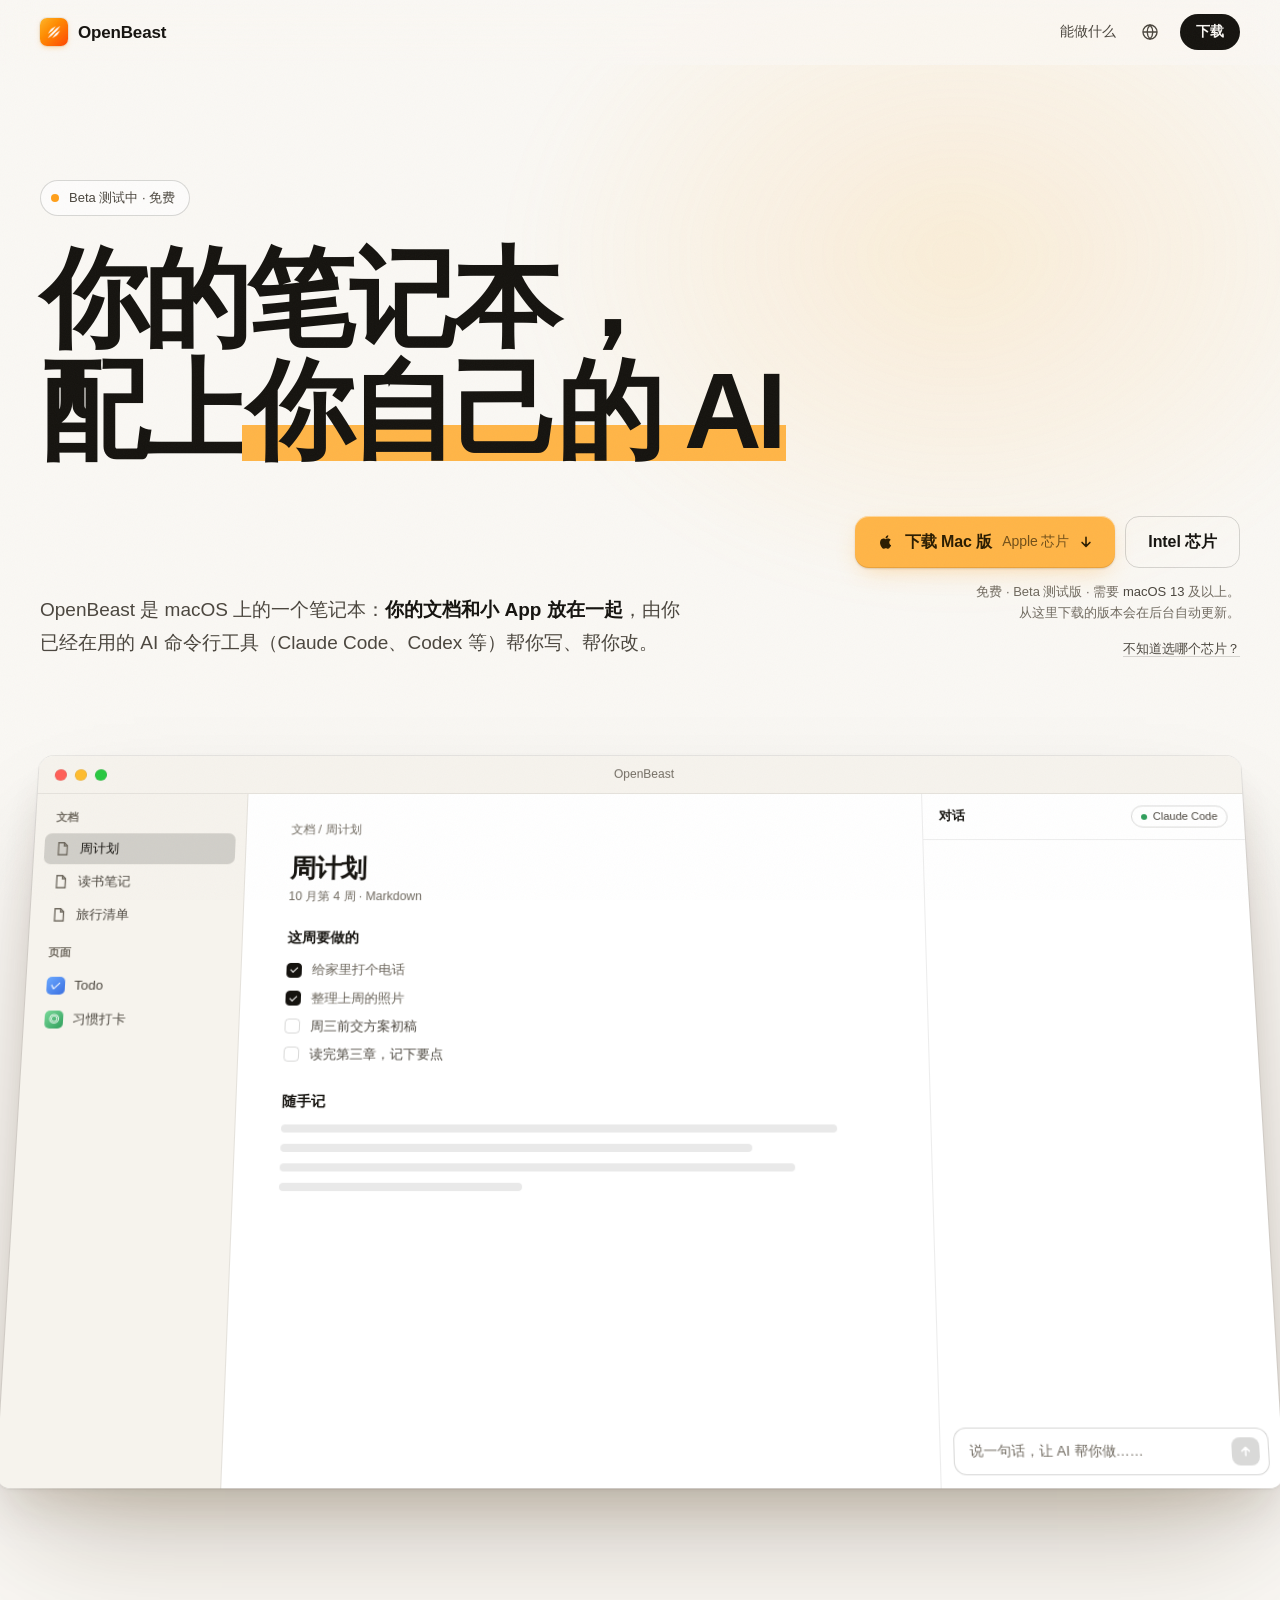
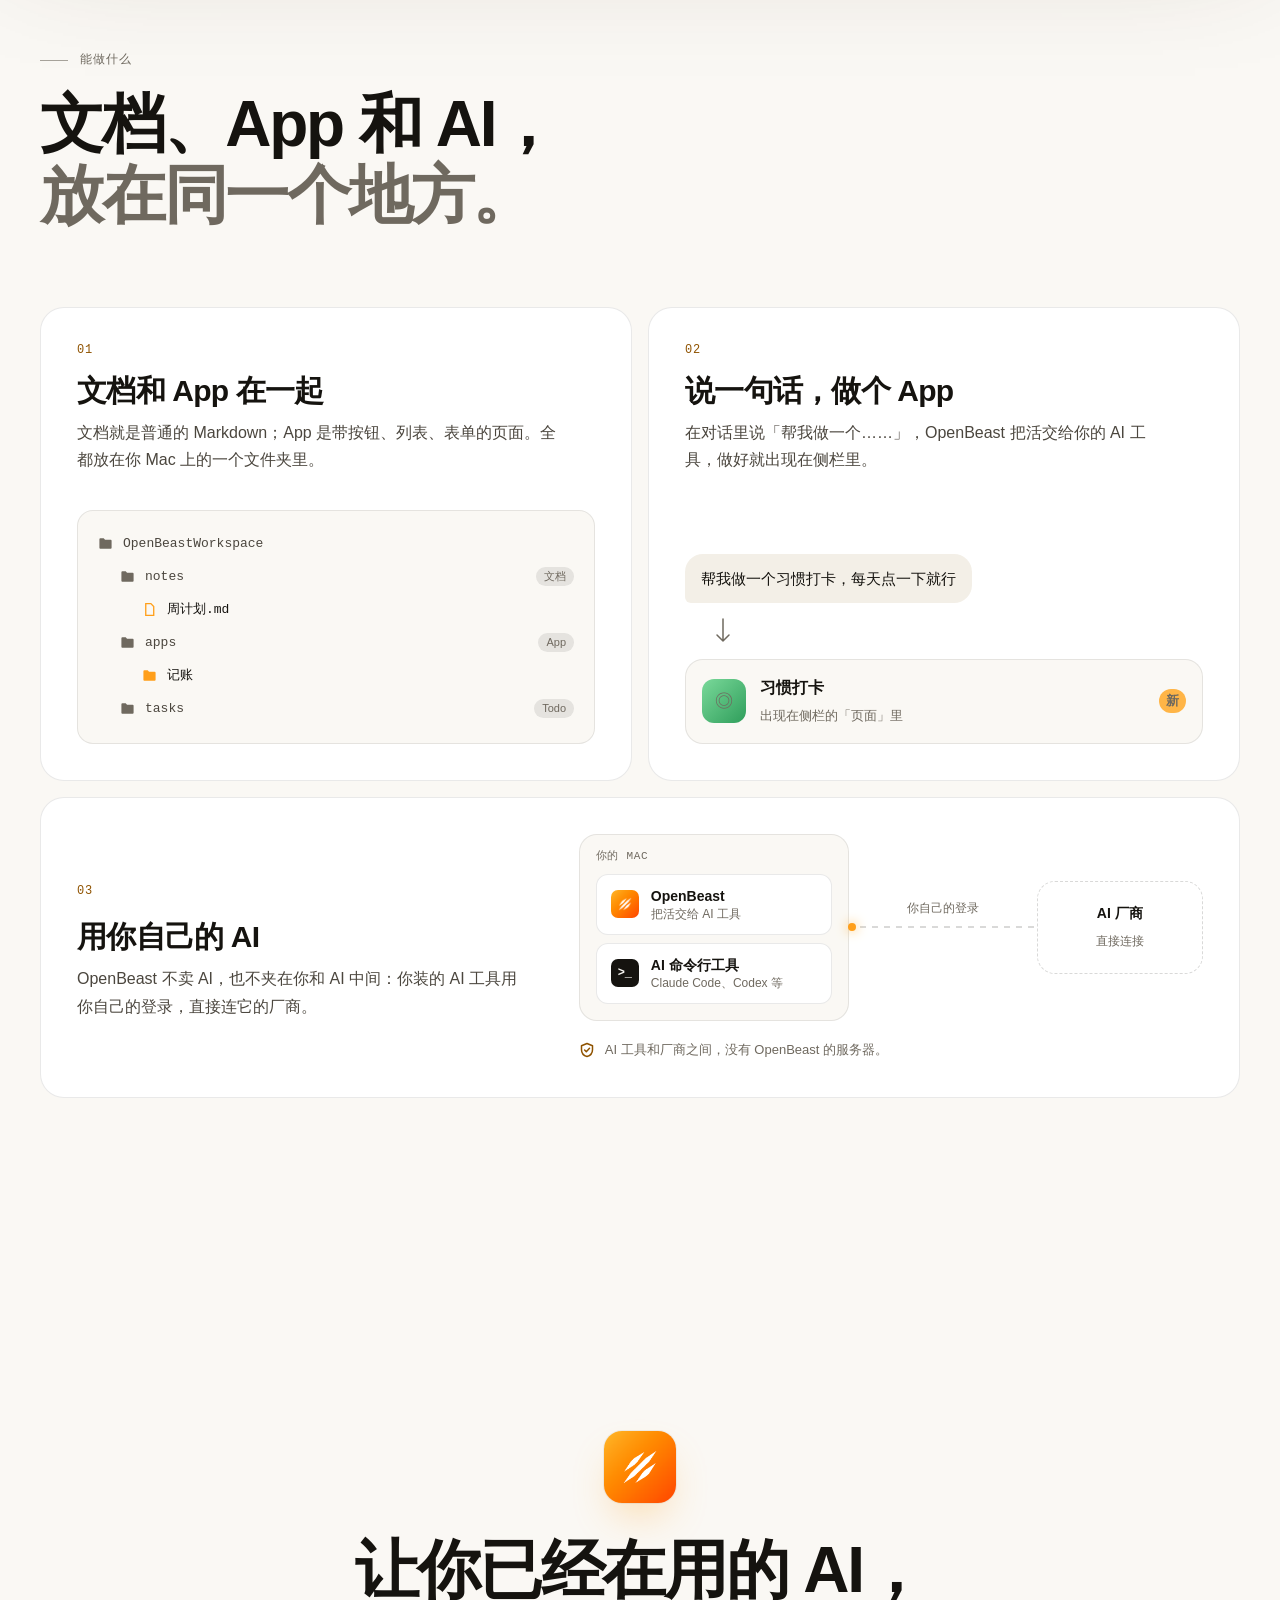
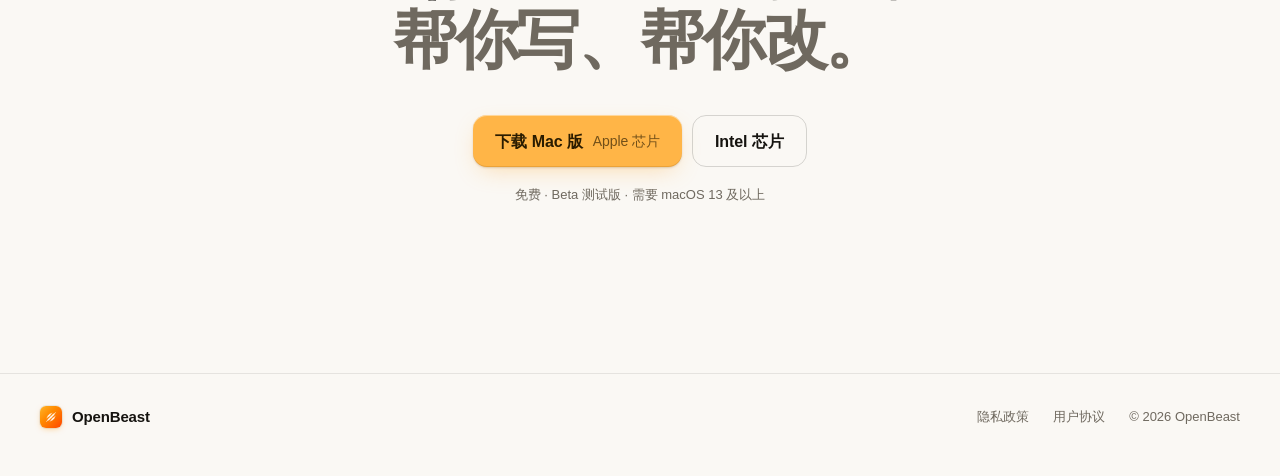
==== commit da786261: "Update the website from oktiger/openbeast@cb5686bd0870" ====
--- a/zh/index.html
+++ b/zh/index.html
@@ -11,8 +11,9 @@
   <meta property="og:title" content="OpenBeast：Mac 上的 AI 笔记本" />
   <meta property="og:description" content="你的文档和小 App 放在一起，由你已经在用的 AI 命令行工具帮你写、帮你改。" />
   <meta property="og:image" content="https://openbeast.app/icon.png" />
-  <link rel="icon" href="/icon.png" />
-  <link rel="apple-touch-icon" href="/icon.png" />
+  <link rel="icon" href="/favicon.ico" sizes="32x32" />
+  <link rel="icon" href="/icon.png" type="image/png" />
+  <link rel="apple-touch-icon" href="/apple-touch-icon.png" />
   <link rel="stylesheet" href="/site.css" />
   <script>document.documentElement.classList.add("js");</script>
   <script src="/site.js" defer></script>
@@ -23,8 +24,7 @@
       <a class="brand" href="/zh" aria-label="OpenBeast 首页"><img src="/icon.png" alt="" />OpenBeast</a>
       <nav class="nav-links" aria-label="页面导航">
         <a href="#features">能做什么</a>
-        <a href="#remote">手机上用</a>
-        <details class="lang">
+        <details class="lang" data-site="global">
           <summary aria-label="语言 / Language" title="语言 / Language"><svg width="18" height="18" viewBox="0 0 16 16" fill="none" stroke="currentColor" stroke-width="1.2" aria-hidden="true"><circle cx="8" cy="8" r="6.25"/><path d="M1.75 8h12.5M8 1.75c1.7 1.8 2.5 3.9 2.5 6.25S9.7 12.45 8 14.25C6.3 12.45 5.5 10.35 5.5 8S6.3 3.55 8 1.75Z"/></svg></summary>
           <div class="lang-menu">
             <a href="/" hreflang="en" lang="en">English</a>
@@ -174,50 +174,6 @@
       </div>
     </section>
 
-    <section class="band section" id="remote">
-      <div class="container remote-grid">
-        <div>
-          <span class="kicker reveal">远程</span>
-          <h2 class="reveal" style="--i:1">出门在外，<br /><em>在手机上接着用。</em></h2>
-          <p class="section-intro reveal" style="--i:2">用手机和家里 Mac 上的 AI 接着对话，看 Todo 待办和文档，打开你做的 App。AI 仍然在你自己的 Mac 上运行。</p>
-          <ol class="howto reveal" style="--i:3">
-            <li><span><b>打开网页版</b>，用手机号、邮箱或微信登录</span></li>
-            <li><span>在 Mac 上的 OpenBeast 打开 <b class="nowrap">「设置 → 手机」</b></span></li>
-            <li><span>用手机<b>扫一扫</b>那里的二维码，就接上了</span></li>
-          </ol>
-          <div class="buttons reveal" style="--i:4">
-            <a class="btn btn-primary" href="https://remote.openbeast.cn">打开网页版
-              <svg width="14" height="14" viewBox="0 0 16 16" fill="none" stroke="currentColor" stroke-width="1.8" stroke-linecap="round" stroke-linejoin="round" aria-hidden="true"><path d="M5 11 11 5M6 4.5h5.5V10"/></svg>
-            </a>
-          </div>
-          <p class="fine reveal" style="--i:5">iOS App「OpenBeast」即将在 App Store 上架。</p>
-        </div>
-
-        <div class="phone-wrap reveal" style="--i:2">
-          <div class="phone" role="img" aria-label="手机网页版示意：在手机上让家里 Mac 上的 AI 把会议记录整理成待办。">
-            <div class="screen" aria-hidden="true">
-              <span class="island"></span>
-              <div class="status"><span>9:41</span><span>●●●</span></div>
-              <div class="p-head"><img src="/icon.png" alt="" /><div><b>对话</b><span>家里的 Mac 在线</span></div></div>
-              <div class="p-msgs">
-                <div class="time">今天 18:12</div>
-                <div class="msg me">周计划里还剩几件没做？</div>
-                <div class="msg ai">还剩 2 件：周三前交方案初稿，读完第三章。</div>
-                <div class="msg me">把今天的会议记录整理成待办</div>
-                <div class="msg ai">整理好了，加了 3 条 Todo：
-                  <div class="todo">
-                    <div><i></i>周五前确认预算</div>
-                    <div><i></i>约设计评审时间</div>
-                    <div><i></i>把会议纪要发给大家</div>
-                  </div>
-                </div>
-              </div>
-              <div class="p-input">接着说点什么……</div>
-            </div>
-          </div>
-        </div>
-      </div>
-    </section>
 
     <section class="section closing">
       <div class="container">
@@ -238,7 +194,7 @@
       <div class="footer-links">
         <a href="/zh/privacy">隐私政策</a>
         <a href="/zh/terms">用户协议</a>
-        <span>© 2026 北京最焦科技有限公司</span>
+        <span data-site="global">© 2026 OpenBeast</span>
       </div>
     </div>
   </footer>
--- a/site.css
+++ b/site.css
@@ -1,686 +1 @@
-/* 官网全站样式：首页（index.html、en.html）、《隐私政策》《用户协议》（privacy.html、terms.html 与 en/ 下的英文版）、404 页。
-   不引外部字体与脚本（大陆访问 Google Fonts / 多数 CDN 不稳），字体全用系统自带。 */
-
-:root {
-  --bg: #faf8f4;
-  --bg-2: #f3efe7;
-  --surface: #ffffff;
-  --ink: #15130f;
-  --ink-2: #4b463e;
-  --ink-3: #6f695f;
-  --line: rgba(21, 19, 15, 0.09);
-  --line-2: rgba(21, 19, 15, 0.16);
-  --amber: #ffb547;
-  --amber-2: #ff9f1a;
-  --amber-ink: #2a1c00;
-  --amber-text: #8f5300;
-  --amber-soft: rgba(255, 181, 71, 0.16);
-  --mark: var(--amber);
-  --glow: rgba(255, 170, 51, 0.42);
-  --ok: #2f9e5b;
-
-  --win: #ffffff;
-  --win-side: #f6f3ed;
-  --win-line: rgba(21, 19, 15, 0.08);
-  --win-shadow: 0 0 0 1px rgba(21, 19, 15, 0.07), 0 2px 4px rgba(21, 19, 15, 0.04), 0 24px 48px -12px rgba(60, 38, 0, 0.18), 0 64px 120px -32px rgba(60, 38, 0, 0.28);
-
-  --band-bg: #15130f;
-  --band-ink: #f6f2ea;
-  --band-ink-2: #b5aea2;
-  --band-line: rgba(246, 242, 234, 0.12);
-
-  --sans: -apple-system, BlinkMacSystemFont, "SF Pro Text", "PingFang SC", "Hiragino Sans GB", "Microsoft YaHei", "Noto Sans CJK SC", sans-serif;
-  --display: -apple-system, BlinkMacSystemFont, "SF Pro Display", "PingFang SC", "Hiragino Sans GB", "Microsoft YaHei", "Noto Sans CJK SC", sans-serif;
-  --mono: ui-monospace, "SF Mono", SFMono-Regular, Menlo, Consolas, monospace;
-
-  --gutter: clamp(16px, 4vw, 40px);
-  --max: 1200px;
-  --ease-out: cubic-bezier(0.16, 1, 0.3, 1);
-  --ease-spring: cubic-bezier(0.34, 1.56, 0.64, 1);
-
-  color-scheme: light dark;
-}
-
-@media (prefers-color-scheme: dark) {
-  :root {
-    --bg: #0d0c0a;
-    --bg-2: #141310;
-    --surface: #17160f;
-    --ink: #f4f1ea;
-    --ink-2: #bcb5a9;
-    --ink-3: #8f887c;
-    --line: rgba(244, 241, 234, 0.08);
-    --line-2: rgba(244, 241, 234, 0.15);
-    --amber-text: #ffc670;
-    --amber-soft: rgba(255, 181, 71, 0.12);
-    /* 深色下浅色字压在实心琥珀上对比度不够，换成半透明的暖色条 */
-    --mark: rgba(255, 170, 51, 0.42);
-    --glow: rgba(255, 160, 40, 0.3);
-    --ok: #4cc27a;
-
-    --win: #191814;
-    --win-side: #131210;
-    --win-line: rgba(244, 241, 234, 0.07);
-    --win-shadow: 0 0 0 1px rgba(244, 241, 234, 0.08), 0 24px 48px -12px rgba(0, 0, 0, 0.6), 0 64px 120px -32px rgba(0, 0, 0, 0.7);
-
-    --band-bg: #17150f;
-    --band-line: rgba(246, 242, 234, 0.1);
-  }
-}
-
-*, *::before, *::after { box-sizing: border-box; }
-html { -webkit-text-size-adjust: 100%; scroll-behavior: smooth; scroll-padding-top: 80px; }
-body {
-  margin: 0;
-  background: var(--bg);
-  color: var(--ink);
-  font: 400 16px/1.7 var(--sans);
-  -webkit-font-smoothing: antialiased;
-  -moz-osx-font-smoothing: grayscale;
-  text-rendering: optimizeLegibility;
-  overflow-x: clip;
-}
-::selection { background: var(--amber); color: var(--amber-ink); }
-a { color: inherit; }
-img, svg { display: block; }
-h1, h2, h3 { text-wrap: balance; }
-p, li { text-wrap: pretty; }
-.nowrap { white-space: nowrap; }
-:focus-visible { outline: 2px solid var(--amber-2); outline-offset: 3px; border-radius: 6px; }
-
-/* 极淡的纸面颗粒，让大片留白不显得“空” */
-body::before {
-  content: "";
-  position: fixed;
-  inset: 0;
-  z-index: 100;
-  pointer-events: none;
-  opacity: 0.035;
-  background-image: url("data:image/svg+xml,%3Csvg xmlns='http://www.w3.org/2000/svg' width='160' height='160'%3E%3Cfilter id='n'%3E%3CfeTurbulence type='fractalNoise' baseFrequency='0.9' numOctaves='2' stitchTiles='stitch'/%3E%3C/filter%3E%3Crect width='100%25' height='100%25' filter='url(%23n)'/%3E%3C/svg%3E");
-}
-
-.container { width: 100%; max-width: calc(var(--max) + var(--gutter) * 2); margin: 0 auto; padding: 0 var(--gutter); }
-
-/* ---------- 顶栏 ---------- */
-.nav {
-  position: sticky;
-  top: 0;
-  z-index: 50;
-  background: color-mix(in srgb, var(--bg) 78%, transparent);
-  -webkit-backdrop-filter: saturate(1.6) blur(16px);
-  backdrop-filter: saturate(1.6) blur(16px);
-  border-bottom: 1px solid transparent;
-  transition: border-color 0.3s ease;
-}
-.nav.is-scrolled { border-bottom-color: var(--line); }
-.nav-inner { display: flex; align-items: center; justify-content: space-between; height: 64px; }
-.brand { display: inline-flex; align-items: center; gap: 10px; text-decoration: none; font: 600 17px/1 var(--display); letter-spacing: -0.01em; }
-.brand img { width: 28px; height: 28px; border-radius: 7px; box-shadow: 0 0 0 1px rgba(0, 0, 0, 0.06), 0 2px 6px -2px rgba(255, 150, 0, 0.5); }
-.nav-links { display: flex; align-items: center; gap: 4px; }
-.nav-links > a:not(.pill) {
-  text-decoration: none;
-  font-size: 14px;
-  color: var(--ink-2);
-  padding: 8px 12px;
-  border-radius: 999px;
-  transition: color 0.2s ease, background-color 0.2s ease;
-}
-.nav-links > a:not(.pill):hover { color: var(--ink); background: var(--line); }
-
-/* 语言：地球图标，点开选 English / 简体中文；没有脚本时靠 <details> 本身也能开合 */
-.lang { position: relative; }
-.lang summary {
-  list-style: none;
-  display: grid;
-  place-items: center;
-  width: 36px;
-  height: 36px;
-  border-radius: 999px;
-  color: var(--ink-2);
-  cursor: pointer;
-  transition: color 0.2s ease, background-color 0.2s ease;
-}
-.lang summary::-webkit-details-marker { display: none; }
-.lang summary:hover, .lang[open] summary { color: var(--ink); background: var(--line); }
-.lang-menu {
-  position: absolute;
-  top: calc(100% + 8px);
-  right: 0;
-  min-width: 168px;
-  padding: 6px;
-  border-radius: 14px;
-  background: var(--surface);
-  border: 1px solid var(--line);
-  box-shadow: 0 1px 2px rgba(21, 19, 15, 0.06), 0 16px 40px -12px rgba(60, 38, 0, 0.28);
-  transform-origin: top right;
-  animation: menu-in 0.18s var(--ease-out);
-}
-@keyframes menu-in { from { opacity: 0; transform: translateY(-4px) scale(0.97); } }
-.lang-menu a {
-  display: flex;
-  align-items: center;
-  justify-content: space-between;
-  gap: 16px;
-  padding: 9px 12px;
-  border-radius: 9px;
-  font-size: 14px;
-  color: var(--ink-2);
-  text-decoration: none;
-  transition: background-color 0.15s ease, color 0.15s ease;
-}
-.lang-menu a:hover { background: var(--line); color: var(--ink); }
-.lang-menu a[aria-current] { color: var(--ink); font-weight: 600; }
-.lang-menu a svg { color: var(--amber-text); flex: none; }
-.pill {
-  margin-left: 8px;
-  display: inline-flex;
-  align-items: center;
-  gap: 6px;
-  height: 36px;
-  padding: 0 16px;
-  border-radius: 999px;
-  background: var(--ink);
-  color: var(--bg);
-  text-decoration: none;
-  font-size: 14px;
-  font-weight: 600;
-  transition: transform 0.2s var(--ease-out), box-shadow 0.2s ease;
-}
-.pill:hover { transform: translateY(-1px); box-shadow: 0 6px 16px -6px rgba(0, 0, 0, 0.35); }
-.pill:active { transform: translateY(0) scale(0.97); }
-
-/* ---------- 首屏 ---------- */
-/* 光晕比屏幕宽，只在横向裁掉，免得手机上出现横向滚动 */
-.hero { position: relative; padding: clamp(56px, 9vw, 120px) 0 0; isolation: isolate; overflow-x: clip; }
-.hero::before {
-  content: "";
-  position: absolute;
-  z-index: -1;
-  top: -160px;
-  right: -10%;
-  width: min(900px, 90vw);
-  height: 700px;
-  background: radial-gradient(closest-side, var(--amber-soft), transparent);
-  filter: blur(20px);
-  pointer-events: none;
-}
-.eyebrow {
-  display: inline-flex;
-  align-items: center;
-  gap: 10px;
-  padding: 6px 14px 6px 10px;
-  border: 1px solid var(--line-2);
-  border-radius: 999px;
-  font-size: 13px;
-  color: var(--ink-2);
-  background: color-mix(in srgb, var(--surface) 60%, transparent);
-}
-.dot { position: relative; width: 8px; height: 8px; border-radius: 50%; background: var(--amber-2); flex: none; }
-.dot::after {
-  content: "";
-  position: absolute;
-  inset: -4px;
-  border-radius: 50%;
-  border: 1.5px solid var(--amber-2);
-  opacity: 0;
-  animation: ping 2.4s var(--ease-out) infinite;
-}
-@keyframes ping { 0% { transform: scale(0.5); opacity: 0.8; } 80%, 100% { transform: scale(1.6); opacity: 0; } }
-
-.hero h1 {
-  margin: 28px 0 0;
-  font: 700 clamp(44px, 8.4vw, 112px)/1.04 var(--display);
-  letter-spacing: -0.045em;
-  max-width: 11em;
-}
-.hero h1 .line { display: block; }
-.hero h1 mark {
-  color: inherit;
-  background: linear-gradient(transparent 62%, var(--mark) 62%, var(--mark) 92%, transparent 92%) no-repeat 0 0 / 100% 100%;
-  padding: 0 0.04em;
-  margin: 0 -0.04em;
-}
-.hero-foot {
-  display: grid;
-  grid-template-columns: minmax(0, 1fr) auto;
-  align-items: end;
-  gap: 32px 64px;
-  margin-top: clamp(28px, 4vw, 48px);
-}
-.lede { margin: 0; max-width: 34em; font-size: clamp(17px, 1.6vw, 19px); line-height: 1.75; color: var(--ink-2); }
-.lede strong { color: var(--ink); font-weight: 600; }
-.cta { display: flex; flex-direction: column; align-items: flex-end; gap: 14px; }
-.buttons { display: flex; flex-wrap: wrap; gap: 10px; }
-.btn {
-  position: relative;
-  display: inline-flex;
-  align-items: center;
-  gap: 10px;
-  height: 52px;
-  padding: 0 22px;
-  border-radius: 14px;
-  text-decoration: none;
-  font-size: 16px;
-  font-weight: 600;
-  letter-spacing: -0.005em;
-  white-space: nowrap;
-  transition: transform 0.25s var(--ease-out), box-shadow 0.25s ease, background-color 0.2s ease, border-color 0.2s ease;
-}
-.btn svg { flex: none; }
-.btn .arrow { transition: transform 0.25s var(--ease-out); }
-.btn:hover .arrow { transform: translateY(2px); }
-.btn:active { transform: scale(0.97); }
-.btn-primary {
-  background: var(--amber);
-  color: var(--amber-ink);
-  box-shadow: inset 0 1px 0 rgba(255, 255, 255, 0.45), inset 0 -1px 0 rgba(140, 80, 0, 0.18), 0 1px 2px rgba(120, 70, 0, 0.2), 0 8px 24px -8px var(--glow);
-}
-.btn-primary:hover { transform: translateY(-2px); box-shadow: inset 0 1px 0 rgba(255, 255, 255, 0.45), inset 0 -1px 0 rgba(140, 80, 0, 0.18), 0 2px 4px rgba(120, 70, 0, 0.2), 0 16px 36px -10px var(--glow); }
-.btn-primary .sub { font-weight: 500; opacity: 0.66; font-size: 14px; }
-.btn-ghost { border: 1px solid var(--line-2); color: var(--ink); background: transparent; }
-.btn-ghost:hover { background: var(--line); border-color: transparent; transform: translateY(-2px); }
-.fine { margin: 0; font-size: 13px; line-height: 1.6; color: var(--ink-3); text-align: right; max-width: 30em; }
-.fine b { font-weight: 500; color: var(--ink-2); }
-/* 「不知道选哪个芯片」浮在按钮下方，展开时不挤动左边的介绍文字 */
-.which { position: relative; z-index: 5; max-width: 30em; font-size: 13px; color: var(--ink-3); text-align: right; }
-.which summary { cursor: pointer; list-style: none; display: inline-flex; align-items: center; gap: 6px; color: var(--ink-2); text-decoration: underline; text-decoration-color: var(--line-2); text-underline-offset: 3px; transition: text-decoration-color 0.2s ease; }
-.which summary::-webkit-details-marker { display: none; }
-.which summary:hover { text-decoration-color: currentColor; }
-.which p { position: absolute; top: calc(100% + 8px); right: 0; width: min(360px, calc(100vw - 32px)); margin: 0; line-height: 1.6; text-align: left; padding: 12px 16px; border-radius: 14px; background: var(--surface); color: var(--ink-2); border: 1px solid var(--line); box-shadow: 0 16px 40px -16px rgba(60, 38, 0, 0.3); }
-
-/* 入场：只有脚本在时才先藏起来，没脚本也能看到全部内容 */
-.js .rise { opacity: 0; transform: translateY(24px); }
-.js.ready .rise { opacity: 1; transform: none; transition: opacity 1s var(--ease-out), transform 1.1s var(--ease-out); transition-delay: calc(var(--i, 0) * 90ms + 80ms); }
-.js .hero h1 mark { background-size: 0% 100%; }
-.js.ready .hero h1 mark { background-size: 100% 100%; transition: background-size 0.9s var(--ease-out) 0.75s; }
-
-/* ---------- 产品窗口 ---------- */
-.stage { position: relative; margin-top: clamp(56px, 8vw, 96px); perspective: 2000px; }
-.stage::before {
-  content: "";
-  position: absolute;
-  left: 50%;
-  top: 18%;
-  width: min(1100px, 120%);
-  height: 70%;
-  transform: translateX(-50%);
-  background: radial-gradient(closest-side, var(--glow), transparent);
-  filter: blur(40px);
-  opacity: 0.85;
-  pointer-events: none;
-}
-.window {
-  --tilt: 0deg;
-  position: relative;
-  aspect-ratio: 1200 / 720;
-  max-height: 760px;
-  margin: 0 auto;
-  border-radius: 14px;
-  background: var(--win);
-  box-shadow: var(--win-shadow);
-  overflow: hidden;
-  display: grid;
-  grid-template-rows: 40px 1fr;
-  transform: rotateX(var(--tilt));
-  transform-origin: 50% 0;
-  will-change: transform;
-  font-size: 13px;
-  line-height: 1.55;
-  user-select: none;
-}
-.titlebar { display: flex; align-items: center; gap: 8px; padding: 0 16px; border-bottom: 1px solid var(--win-line); background: var(--win-side); }
-.lights { display: flex; gap: 8px; }
-.lights i { width: 12px; height: 12px; border-radius: 50%; background: #ff5f57; box-shadow: inset 0 0 0 0.5px rgba(0, 0, 0, 0.12); }
-.lights i:nth-child(2) { background: #febc2e; }
-.lights i:nth-child(3) { background: #28c840; }
-.titlebar .wt { flex: 1; text-align: center; font-size: 12px; font-weight: 500; color: var(--ink-3); margin-right: 52px; }
-.panes { display: grid; grid-template-columns: 210px minmax(0, 1fr) 320px; min-height: 0; }
-
-.side { background: var(--win-side); border-right: 1px solid var(--win-line); padding: 14px 10px; display: flex; flex-direction: column; gap: 2px; overflow: hidden; }
-.side-label { font-size: 11px; font-weight: 600; color: var(--ink-3); padding: 12px 10px 6px; letter-spacing: 0.02em; }
-.side-label:first-child { padding-top: 2px; }
-.item { display: flex; align-items: center; gap: 9px; padding: 6px 10px; border-radius: 7px; color: var(--ink-2); white-space: nowrap; }
-.item.is-active { background: var(--line-2); color: var(--ink); font-weight: 500; }
-.item .ic { width: 16px; height: 16px; flex: none; color: var(--ink-3); }
-.item .tile { width: 18px; height: 18px; border-radius: 5px; flex: none; display: grid; place-items: center; color: #fff; font-size: 10px; font-weight: 700; }
-.tile.t1 { background: linear-gradient(135deg, #6aa8ff, #3b6fe0); }
-.tile.t2 { background: linear-gradient(135deg, #7ad99a, #2f9e5b); }
-.tile.t3 { background: linear-gradient(135deg, #ffc970, #ff9f1a); color: var(--amber-ink); }
-.item.new { position: relative; transition: background-color 0.6s ease; }
-.badge { margin-left: auto; font-size: 10px; font-weight: 600; padding: 1px 7px; border-radius: 999px; background: var(--amber); color: var(--amber-ink); }
-
-.doc { padding: 28px clamp(20px, 3.4vw, 48px); overflow: hidden; min-width: 0; }
-.crumb { font-size: 12px; color: var(--ink-3); }
-.doc h4 { margin: 14px 0 4px; font: 700 26px/1.25 var(--display); letter-spacing: -0.02em; color: var(--ink); }
-.doc .meta { font-size: 12px; color: var(--ink-3); }
-.doc .h5 { margin: 22px 0 8px; font-weight: 600; color: var(--ink); font-size: 14px; }
-.check { display: flex; align-items: center; gap: 10px; padding: 4px 0; color: var(--ink-2); }
-.box { width: 15px; height: 15px; border-radius: 4px; border: 1.5px solid var(--line-2); flex: none; display: grid; place-items: center; }
-.check.done { color: var(--ink-3); text-decoration: line-through; text-decoration-color: var(--line-2); }
-.check.done .box { background: var(--ink); border-color: var(--ink); }
-.check.done .box::after { content: ""; width: 7px; height: 4px; border: 1.5px solid var(--win); border-top: 0; border-right: 0; transform: translateY(-1px) rotate(-45deg); }
-.bar { height: 8px; border-radius: 4px; background: var(--line); margin: 11px 0; }
-
-.chat { border-left: 1px solid var(--win-line); display: grid; grid-template-rows: auto 1fr auto; grid-template-columns: minmax(0, 1fr); min-height: 0; min-width: 0; background: var(--win); }
-.chat-head { display: flex; align-items: center; justify-content: space-between; padding: 12px 16px; border-bottom: 1px solid var(--win-line); font-weight: 600; color: var(--ink); }
-.chip { font-size: 11px; font-weight: 500; color: var(--ink-2); padding: 2px 9px; border-radius: 999px; border: 1px solid var(--line-2); display: inline-flex; align-items: center; gap: 6px; }
-.chip::before { content: ""; width: 6px; height: 6px; border-radius: 50%; background: var(--ok); }
-.msgs { display: flex; flex-direction: column; justify-content: flex-start; gap: 10px; padding: 16px; overflow: hidden; min-height: 0; }
-.msg { max-width: 88%; padding: 9px 13px; border-radius: 14px; }
-.msg.me { align-self: flex-end; background: var(--ink); color: var(--win); border-bottom-right-radius: 5px; }
-.msg.ai { align-self: flex-start; background: var(--bg-2); color: var(--ink); border-bottom-left-radius: 5px; }
-.steps { list-style: none; margin: 1px 0 2px; padding: 0; }
-.step { display: flex; align-items: center; gap: 8px; color: var(--ink-2); font-size: 12px; padding-top: 5px; max-height: 60px; overflow: hidden; }
-.st { width: 14px; height: 14px; flex: none; border-radius: 50%; position: relative; background: var(--ok); }
-.st::after { content: ""; position: absolute; left: 4px; top: 4.2px; width: 6px; height: 3px; border: 1.5px solid #fff; border-top: 0; border-right: 0; transform: rotate(-45deg); }
-.step.is-running .st { background: none; border: 1.5px solid var(--line-2); border-top-color: var(--amber-2); animation: spin 0.8s linear infinite; }
-.step.is-running .st::after { display: none; }
-@keyframes spin { to { transform: rotate(360deg); } }
-.composer { margin: 0 12px 12px; display: flex; align-items: center; gap: 8px; padding: 8px 8px 8px 14px; border: 1px solid var(--line-2); border-radius: 12px; background: var(--win); }
-.composer .field { flex: 1; min-width: 0; color: var(--ink); white-space: nowrap; overflow: hidden; text-overflow: ellipsis; }
-.composer .field:empty::before { content: attr(data-placeholder); color: var(--ink-3); }
-.composer .field.is-typing::after { content: ""; display: inline-block; width: 1.5px; height: 1.1em; margin-left: 1px; vertical-align: -0.18em; background: var(--amber-2); animation: caret 1s steps(1) infinite; }
-@keyframes caret { 50% { opacity: 0; } }
-.send { width: 26px; height: 26px; border-radius: 8px; display: grid; place-items: center; background: var(--line-2); color: var(--win); transition: background-color 0.2s ease, transform 0.2s var(--ease-out); flex: none; }
-.send.is-armed { background: var(--ink); }
-.send.is-pressed { transform: scale(0.86); }
-
-/* 演示动画的分镜：脚本按时间给元素加 is-shown，没脚本时全部直接显示（最终画面） */
-.demo .beat { transition: opacity 0.5s var(--ease-out), transform 0.6s var(--ease-out); }
-.demo:not(.is-final) .beat:not(.is-shown) { opacity: 0; transform: translateY(8px); }
-/* 步骤还没出现时不占高度，回复气泡随步骤一行行长高 */
-.demo .step.beat { transition: opacity 0.5s var(--ease-out), transform 0.6s var(--ease-out), max-height 0.5s var(--ease-out), padding 0.5s var(--ease-out); }
-.demo:not(.is-final) .step.beat:not(.is-shown) { max-height: 0; padding-top: 0; }
-.demo .item.new { overflow: hidden; transition: max-height 0.7s var(--ease-out), opacity 0.5s ease, padding 0.7s var(--ease-out), background-color 0.6s ease; max-height: 40px; }
-.demo:not(.is-final) .item.new:not(.is-shown) { max-height: 0; padding-top: 0; padding-bottom: 0; opacity: 0; transform: none; }
-.demo .item.new.is-flash { background: var(--amber-soft); box-shadow: inset 0 0 0 1px color-mix(in srgb, var(--amber) 55%, transparent); }
-
-/* ---------- 通用区块 ---------- */
-.section { padding: clamp(96px, 13vw, 168px) 0; }
-.kicker { display: inline-flex; align-items: center; gap: 12px; font: 500 12px/1 var(--mono); letter-spacing: 0.08em; text-transform: uppercase; color: var(--ink-3); }
-.kicker::before { content: ""; width: 28px; height: 1px; background: currentColor; opacity: 0.6; }
-.section h2 { margin: 20px 0 0; font: 700 clamp(34px, 5.2vw, 64px)/1.1 var(--display); letter-spacing: -0.035em; max-width: 14em; }
-.section h2 em { font-style: normal; color: var(--ink-3); }
-.section-intro { margin: 20px 0 0; max-width: 36em; font-size: clamp(16px, 1.4vw, 18px); color: var(--ink-2); }
-
-.js .reveal { opacity: 0; transform: translateY(32px); transition: opacity 0.9s var(--ease-out), transform 1s var(--ease-out); transition-delay: calc(var(--i, 0) * 100ms); }
-.js .reveal.is-in { opacity: 1; transform: none; }
-
-/* ---------- 能做什么：便当格 ---------- */
-.bento { margin-top: clamp(48px, 6vw, 80px); display: grid; grid-template-columns: repeat(12, minmax(0, 1fr)); gap: 16px; }
-.card {
-  --mx: 50%;
-  --my: 0%;
-  position: relative;
-  grid-column: span 6;
-  display: flex;
-  flex-direction: column;
-  min-height: 460px;
-  padding: clamp(24px, 3vw, 36px);
-  border-radius: 24px;
-  background: var(--surface);
-  border: 1px solid var(--line);
-  overflow: hidden;
-  isolation: isolate;
-  transition: border-color 0.3s ease, transform 0.5s var(--ease-out), box-shadow 0.5s var(--ease-out);
-}
-.card::before {
-  content: "";
-  position: absolute;
-  inset: 0;
-  z-index: -1;
-  background: radial-gradient(420px circle at var(--mx) var(--my), var(--amber-soft), transparent 70%);
-  opacity: 0;
-  transition: opacity 0.4s ease;
-}
-.card:hover { border-color: var(--line-2); transform: translateY(-4px); box-shadow: 0 24px 48px -24px rgba(60, 38, 0, 0.22); }
-.card:hover::before { opacity: 1; }
-.card.wide { grid-column: span 12; min-height: 0; display: grid; grid-template-columns: minmax(0, 5fr) minmax(0, 7fr); gap: 32px 56px; align-items: center; }
-.num { font: 500 12px/1 var(--mono); color: var(--amber-text); letter-spacing: 0.06em; }
-.card h3 { margin: 16px 0 10px; font: 700 clamp(24px, 2.4vw, 30px)/1.25 var(--display); letter-spacing: -0.025em; }
-.card p { margin: 0; color: var(--ink-2); max-width: 30em; }
-.viz { margin-top: auto; padding-top: 36px; }
-
-/* 01 文件夹树 */
-.tree { font: 13px/1 var(--mono); color: var(--ink-2); border-radius: 16px; background: var(--bg); border: 1px solid var(--line); padding: 18px 20px; display: grid; gap: 2px; }
-.tree div { display: flex; align-items: center; gap: 10px; padding: 7px 0; padding-left: calc(var(--d, 0) * 22px); white-space: nowrap; overflow: hidden; text-overflow: ellipsis; }
-.tree svg { width: 15px; height: 15px; flex: none; color: var(--ink-3); }
-.tree .hl { color: var(--ink); }
-.tree .hl svg { color: var(--amber-2); }
-.tree .tag { margin-left: auto; font: 500 11px/1 var(--sans); color: var(--ink-3); padding: 4px 8px; border-radius: 999px; background: var(--line); }
-.card:hover .tree .hl { animation: nudge 0.8s var(--ease-out); }
-@keyframes nudge { 40% { transform: translateX(4px); } }
-
-/* 02 一句话 → App */
-.make { display: grid; gap: 14px; }
-.make .ask { justify-self: start; max-width: 92%; padding: 12px 16px; border-radius: 18px 18px 18px 6px; background: var(--bg-2); color: var(--ink); font-size: 15px; }
-.make .arrow-down { justify-self: start; margin-left: 28px; color: var(--ink-3); }
-.app-card { display: flex; align-items: center; gap: 14px; padding: 14px 16px; border-radius: 18px; border: 1px solid var(--line); background: var(--bg); transition: transform 0.6s var(--ease-spring), box-shadow 0.4s ease; }
-.app-card .tile { width: 44px; height: 44px; border-radius: 12px; font-size: 18px; display: grid; place-items: center; flex: none; }
-.app-card b { display: block; font-weight: 600; color: var(--ink); }
-.app-card span { font-size: 13px; color: var(--ink-3); }
-.app-card .badge { margin-left: auto; }
-.card:hover .app-card { transform: translateY(-4px) scale(1.02); box-shadow: 0 16px 32px -16px var(--glow); }
-
-/* 03 直连示意 */
-.route { position: relative; display: grid; grid-template-columns: minmax(0, 1.3fr) minmax(72px, 0.9fr) minmax(0, 0.8fr); align-items: center; }
-.mac { border-radius: 18px; border: 1px solid var(--line); background: var(--bg); padding: 16px; }
-.mac-title { font: 500 11px/1 var(--mono); letter-spacing: 0.06em; color: var(--ink-3); text-transform: uppercase; margin-bottom: 12px; }
-.node { display: flex; align-items: center; gap: 12px; padding: 12px 14px; border-radius: 12px; background: var(--surface); border: 1px solid var(--line); font-size: 14px; line-height: 1.35; }
-.node + .node { margin-top: 8px; }
-.node b { display: block; font-weight: 600; white-space: nowrap; }
-.node small { display: block; font-size: 12px; color: var(--ink-3); white-space: nowrap; }
-.node img { width: 28px; height: 28px; border-radius: 7px; flex: none; }
-.node .term { width: 28px; height: 28px; border-radius: 7px; background: var(--ink); color: var(--bg); display: grid; place-items: center; font: 600 12px/1 var(--mono); flex: none; }
-.wire { position: relative; height: 2px; margin: 0 -1px; background: repeating-linear-gradient(90deg, var(--line-2) 0 6px, transparent 6px 12px); }
-.wire::after {
-  content: "";
-  position: absolute;
-  top: -3px;
-  left: 0;
-  width: 8px;
-  height: 8px;
-  border-radius: 50%;
-  background: var(--amber-2);
-  box-shadow: 0 0 12px var(--amber);
-  animation: travel 2.6s var(--ease-out) infinite;
-}
-@keyframes travel { 0% { left: 0; opacity: 0; } 15% { opacity: 1; } 85% { opacity: 1; } 100% { left: calc(100% - 8px); opacity: 0; } }
-.wire span { position: absolute; left: 50%; bottom: 10px; transform: translateX(-50%); font-size: 12px; color: var(--ink-3); white-space: nowrap; }
-.vendor { border-radius: 18px; border: 1px dashed var(--line-2); padding: 20px 16px; text-align: center; }
-.vendor b { display: block; font-size: 14px; }
-.vendor span { font-size: 12px; color: var(--ink-3); }
-.note { margin-top: 18px; display: flex; align-items: center; gap: 10px; font-size: 13px; color: var(--ink-3); }
-.note svg { color: var(--amber-text); flex: none; }
-
-/* ---------- 远程：深色带 ---------- */
-.band {
-  position: relative;
-  background: var(--band-bg);
-  color: var(--band-ink);
-  border-radius: clamp(24px, 4vw, 40px);
-  margin: 0 clamp(8px, 1.5vw, 20px);
-  overflow: hidden;
-  isolation: isolate;
-}
-.band::before {
-  content: "";
-  position: absolute;
-  z-index: -1;
-  right: -10%;
-  top: -20%;
-  width: 70%;
-  height: 90%;
-  background: radial-gradient(closest-side, rgba(255, 170, 51, 0.22), transparent);
-  filter: blur(30px);
-}
-.band .kicker { color: var(--band-ink-2); }
-.band .section-intro { color: var(--band-ink-2); }
-.band h2 em { color: var(--amber); }
-.remote-grid { display: grid; grid-template-columns: minmax(0, 6fr) minmax(0, 5fr); gap: clamp(48px, 7vw, 112px); align-items: center; }
-.howto { list-style: none; margin: clamp(32px, 4vw, 48px) 0 0; padding: 0; display: grid; gap: 0; counter-reset: step; }
-.howto li { counter-increment: step; display: grid; grid-template-columns: 40px minmax(0, 1fr); gap: 16px; padding: 18px 0; border-top: 1px solid var(--band-line); color: var(--band-ink-2); }
-.howto li:last-child { border-bottom: 1px solid var(--band-line); }
-.howto li::before { content: counter(step, decimal-leading-zero); font: 500 13px/1.9 var(--mono); color: var(--amber); }
-.howto b { color: var(--band-ink); font-weight: 600; }
-.band .buttons { margin-top: 32px; align-items: center; }
-.band .btn-ghost { color: var(--band-ink); border-color: var(--band-line); }
-.band .btn-ghost:hover { background: rgba(255, 255, 255, 0.06); }
-.band .fine { text-align: left; color: var(--band-ink-2); margin-top: 16px; opacity: 0.85; }
-
-.phone-wrap { display: grid; place-items: center; }
-.phone {
-  position: relative;
-  width: min(320px, 100%);
-  aspect-ratio: 320 / 660;
-  border-radius: 52px;
-  padding: 12px;
-  background: linear-gradient(145deg, #3a3833, #1c1b18 40%, #2c2a26);
-  box-shadow: inset 0 0 0 1.5px rgba(255, 255, 255, 0.12), 0 50px 100px -30px rgba(0, 0, 0, 0.8), 0 0 0 1px rgba(0, 0, 0, 0.4);
-  animation: float 7s ease-in-out infinite;
-  user-select: none;
-}
-@keyframes float { 50% { transform: translateY(-12px) rotate(-0.6deg); } }
-.screen { position: relative; height: 100%; border-radius: 41px; background: #faf8f4; color: #15130f; overflow: hidden; display: grid; grid-template-rows: auto auto 1fr auto; font-size: 13px; line-height: 1.5; }
-.island { position: absolute; top: 11px; left: 50%; width: 96px; height: 28px; transform: translateX(-50%); border-radius: 20px; background: #000; }
-.status { display: flex; justify-content: space-between; padding: 15px 28px 0; font-weight: 600; font-size: 13px; height: 50px; }
-.p-head { display: flex; align-items: center; gap: 10px; padding: 6px 18px 12px; border-bottom: 1px solid rgba(21, 19, 15, 0.08); }
-.p-head img { width: 30px; height: 30px; border-radius: 8px; }
-.p-head b { display: block; font-size: 14px; }
-.p-head span { display: flex; align-items: center; gap: 5px; font-size: 11px; color: #6f695f; }
-.p-head span::before { content: ""; width: 6px; height: 6px; border-radius: 50%; background: #2f9e5b; }
-.p-msgs { display: flex; flex-direction: column; justify-content: flex-end; gap: 9px; padding: 14px; overflow: hidden; }
-.p-msgs .time { align-self: center; font-size: 11px; color: #8f887c; margin-bottom: 2px; }
-.p-msgs .msg.me { background: #15130f; color: #faf8f4; }
-.p-msgs .msg.ai { background: #efeae0; color: #15130f; }
-.p-msgs .todo { margin-top: 6px; display: grid; gap: 4px; font-size: 12px; color: #4b463e; }
-.p-msgs .todo div { display: flex; gap: 7px; align-items: center; }
-.p-msgs .todo i { width: 12px; height: 12px; border-radius: 3px; border: 1.5px solid rgba(21, 19, 15, 0.25); flex: none; }
-.p-input { margin: 0 12px 26px; padding: 11px 14px; border-radius: 22px; background: #fff; border: 1px solid rgba(21, 19, 15, 0.1); color: #8f887c; font-size: 13px; }
-
-/* ---------- 收尾 ---------- */
-.closing { text-align: center; }
-.closing .mark-icon { width: 72px; height: 72px; margin: 0 auto 32px; border-radius: 18px; box-shadow: 0 0 0 1px rgba(0, 0, 0, 0.05), 0 20px 40px -12px var(--glow); }
-.closing h2 { margin-left: auto; margin-right: auto; max-width: 12em; }
-.closing .buttons { justify-content: center; margin-top: 40px; }
-.closing .fine { text-align: center; margin: 18px auto 0; }
-
-/* ---------- 页脚 ---------- */
-.footer { border-top: 1px solid var(--line); padding: 32px 0 48px; font-size: 13px; color: var(--ink-3); }
-.footer-inner { display: flex; flex-wrap: wrap; align-items: center; justify-content: space-between; gap: 16px 32px; }
-.footer .brand { font-size: 15px; color: var(--ink); }
-.footer .brand img { width: 22px; height: 22px; border-radius: 6px; }
-.footer-links { display: flex; flex-wrap: wrap; gap: 8px 24px; }
-.footer a { text-decoration: none; transition: color 0.2s ease; }
-.footer-links a:hover { color: var(--ink); }
-
-/* ---------- 法律文件：《隐私政策》《用户协议》 ---------- */
-.legal-hero { position: relative; isolation: isolate; overflow-x: clip; padding: clamp(56px, 9vw, 112px) 0 clamp(40px, 5vw, 64px); border-bottom: 1px solid var(--line); }
-.legal-hero::before {
-  content: "";
-  position: absolute;
-  z-index: -1;
-  top: -200px;
-  right: -10%;
-  width: min(820px, 90vw);
-  height: 560px;
-  background: radial-gradient(closest-side, var(--amber-soft), transparent);
-  filter: blur(20px);
-  pointer-events: none;
-}
-.legal-hero h1 { margin: 20px 0 0; font: 700 clamp(44px, 6.6vw, 84px)/1.04 var(--display); letter-spacing: -0.045em; }
-.legal-meta { margin: 24px 0 0; display: flex; flex-wrap: wrap; align-items: center; gap: 8px 20px; font-size: 14px; color: var(--ink-3); }
-.legal-meta a { color: var(--ink-2); text-decoration: underline; text-decoration-color: var(--line-2); text-underline-offset: 3px; transition: text-decoration-color 0.2s ease; }
-.legal-meta a:hover { text-decoration-color: currentColor; }
-.legal-layout { display: grid; grid-template-columns: 220px minmax(0, 1fr); gap: clamp(40px, 6vw, 96px); padding-block: clamp(40px, 6vw, 72px) clamp(96px, 12vw, 144px); }
-.toc { position: sticky; top: 96px; align-self: start; font-size: 13px; }
-.toc-title { margin-bottom: 14px; font: 500 12px/1 var(--mono); letter-spacing: 0.08em; text-transform: uppercase; color: var(--ink-3); }
-.toc ol { list-style: none; margin: 0; padding: 0; border-left: 1px solid var(--line); }
-.toc a { display: block; margin-left: -1px; padding: 6px 0 6px 16px; border-left: 2px solid transparent; color: var(--ink-3); text-decoration: none; line-height: 1.45; transition: color 0.2s ease, border-color 0.2s ease; }
-.toc a:hover { color: var(--ink); }
-.toc a.is-current { color: var(--ink); border-left-color: var(--amber-2); }
-/* 目录要靠脚本生成，没有脚本时藏着，正文也照样待在第二栏 */
-.legal { grid-column: 2; max-width: 42em; font-size: 17px; line-height: 1.85; color: var(--ink-2); }
-.legal p { margin: 0 0 16px; }
-.legal .lead { font-size: clamp(18px, 1.6vw, 20px); line-height: 1.75; color: var(--ink); }
-.legal h2 { margin: 64px 0 16px; font: 700 clamp(22px, 2.2vw, 26px)/1.35 var(--display); letter-spacing: -0.02em; color: var(--ink); scroll-margin-top: 88px; }
-.legal ul { list-style: none; margin: 0 0 16px; padding: 0; }
-.legal li { position: relative; margin: 10px 0; padding-left: 24px; }
-.legal li::before { content: ""; position: absolute; left: 2px; top: 0.9em; width: 10px; height: 2px; border-radius: 1px; background: var(--amber-2); }
-.legal strong { color: var(--ink); font-weight: 600; }
-.legal a:not(.btn) { color: var(--ink); text-decoration: underline; text-decoration-color: var(--amber); text-decoration-thickness: 1.5px; text-underline-offset: 3px; }
-.legal-note { margin: 0 0 32px; padding: 14px 18px; border-radius: 14px; background: var(--amber-soft); font-size: 14px; line-height: 1.7; }
-.contact { margin-top: 64px; display: flex; flex-wrap: wrap; align-items: center; justify-content: space-between; gap: 16px 24px; padding: 24px 28px; border-radius: 20px; border: 1px solid var(--line); background: var(--surface); }
-.contact b { display: block; color: var(--ink); font: 600 17px/1.4 var(--display); }
-.contact span { font-size: 14px; color: var(--ink-3); }
-.contact .btn { height: 44px; padding: 0 18px; font-size: 15px; }
-
-/* ---------- 404 ---------- */
-.notfound { display: grid; place-items: center; min-height: calc(100vh - 64px - 104px); padding: 96px 0; text-align: center; }
-.notfound .code {
-  display: block;
-  font: 700 clamp(112px, 20vw, 220px)/0.9 var(--display);
-  letter-spacing: -0.06em;
-  background: linear-gradient(180deg, var(--ink) 30%, color-mix(in srgb, var(--ink) 15%, transparent));
-  -webkit-background-clip: text;
-  background-clip: text;
-  color: transparent;
-}
-.notfound h1 { margin: 28px 0 6px; font: 700 clamp(24px, 3vw, 32px)/1.3 var(--display); letter-spacing: -0.02em; }
-.notfound p { margin: 0; color: var(--ink-3); }
-.notfound .buttons { justify-content: center; margin-top: 36px; }
-
-/* ---------- 响应式 ---------- */
-@media (max-width: 1080px) {
-  .panes { grid-template-columns: 180px minmax(0, 1fr) 280px; }
-}
-@media (max-width: 900px) {
-  .hero-foot { grid-template-columns: 1fr; }
-  .cta { align-items: flex-start; }
-  .fine, .which { text-align: left; }
-  .which p { right: auto; left: 0; }
-  .window { aspect-ratio: 16 / 11; }
-  .panes { grid-template-columns: 34% minmax(0, 1fr); }
-  .doc { display: none; }
-  .chat { border-left: 0; }
-  .card { grid-column: span 12; min-height: 0; }
-  .card.wide { grid-template-columns: 1fr; }
-  .remote-grid { grid-template-columns: 1fr; }
-  .phone-wrap { order: 2; }
-  .legal-layout { grid-template-columns: 1fr; }
-  .legal { grid-column: 1; }
-  .toc { display: none; }
-}
-@media (max-width: 640px) {
-  .nav-links > a:not(.pill) { display: none; }
-  .hero h1 { letter-spacing: -0.04em; }
-  .buttons { width: 100%; }
-  .hero .btn, .closing .btn { flex: 1 1 auto; justify-content: center; }
-  .window { aspect-ratio: auto; height: 500px; font-size: 12px; border-radius: 12px; }
-  .titlebar { height: 36px; }
-  .window { grid-template-rows: 36px 1fr; }
-  .panes { grid-template-columns: 112px minmax(0, 1fr); }
-  .side { padding: 10px 6px; }
-  .item { padding: 6px 7px; gap: 7px; }
-  .item .ic { display: none; }
-  /* 侧栏太窄放不下「New」，缩成一个琥珀色圆点 */
-  .side .badge { width: 7px; height: 7px; padding: 0; font-size: 0; flex: none; }
-  .msgs { padding: 12px; }
-  .msg { max-width: 94%; }
-  .composer { margin: 0 8px 8px; }
-  .route { grid-template-columns: 1fr; gap: 0; }
-  .wire { width: 2px; height: 56px; margin: 0 auto; background: repeating-linear-gradient(180deg, var(--line-2) 0 6px, transparent 6px 12px); }
-  .wire::after { left: -3px; animation-name: travel-y; }
-  .wire span { left: 14px; bottom: auto; top: 50%; transform: translateY(-50%); }
-  .tree { padding: 14px; font-size: 12px; }
-  .tree div { padding-left: calc(var(--d, 0) * 16px); }
-  .tree .tag { display: none; }
-}
-@keyframes travel-y { 0% { top: 0; opacity: 0; } 15% { opacity: 1; } 85% { opacity: 1; } 100% { top: calc(100% - 8px); opacity: 0; } }
-
-@media (prefers-reduced-motion: reduce) {
-  html { scroll-behavior: auto; }
-  *, *::before, *::after { animation-duration: 0.001ms !important; animation-iteration-count: 1 !important; transition-duration: 0.001ms !important; transition-delay: 0s !important; }
-  .phone { animation: none; }
-  .wire::after { display: none; }
-}
+:root{--bg: #faf8f4;--bg-2: #f3efe7;--surface: #ffffff;--ink: #15130f;--ink-2: #4b463e;--ink-3: #6f695f;--line: rgba(21, 19, 15, .09);--line-2: rgba(21, 19, 15, .16);--amber: #ffb547;--amber-2: #ff9f1a;--amber-ink: #2a1c00;--amber-text: #8f5300;--amber-soft: rgba(255, 181, 71, .16);--mark: var(--amber);--glow: rgba(255, 170, 51, .42);--ok: #2f9e5b;--win: #ffffff;--win-side: #f6f3ed;--win-line: rgba(21, 19, 15, .08);--win-shadow: 0 0 0 1px rgba(21, 19, 15, .07), 0 2px 4px rgba(21, 19, 15, .04), 0 24px 48px -12px rgba(60, 38, 0, .18), 0 64px 120px -32px rgba(60, 38, 0, .28);--band-bg: #15130f;--band-ink: #f6f2ea;--band-ink-2: #b5aea2;--band-line: rgba(246, 242, 234, .12);--sans: -apple-system, BlinkMacSystemFont, "SF Pro Text", "PingFang SC", "Hiragino Sans GB", "Microsoft YaHei", "Noto Sans CJK SC", sans-serif;--display: -apple-system, BlinkMacSystemFont, "SF Pro Display", "PingFang SC", "Hiragino Sans GB", "Microsoft YaHei", "Noto Sans CJK SC", sans-serif;--mono: ui-monospace, "SF Mono", SFMono-Regular, Menlo, Consolas, monospace;--gutter: clamp(16px, 4vw, 40px);--max: 1200px;--ease-out: cubic-bezier(.16, 1, .3, 1);--ease-spring: cubic-bezier(.34, 1.56, .64, 1);color-scheme:light dark}@media(prefers-color-scheme:dark){:root{--bg: #0d0c0a;--bg-2: #141310;--surface: #17160f;--ink: #f4f1ea;--ink-2: #bcb5a9;--ink-3: #8f887c;--line: rgba(244, 241, 234, .08);--line-2: rgba(244, 241, 234, .15);--amber-text: #ffc670;--amber-soft: rgba(255, 181, 71, .12);--mark: rgba(255, 170, 51, .42);--glow: rgba(255, 160, 40, .3);--ok: #4cc27a;--win: #191814;--win-side: #131210;--win-line: rgba(244, 241, 234, .07);--win-shadow: 0 0 0 1px rgba(244, 241, 234, .08), 0 24px 48px -12px rgba(0, 0, 0, .6), 0 64px 120px -32px rgba(0, 0, 0, .7);--band-bg: #17150f;--band-line: rgba(246, 242, 234, .1)}}*,*:before,*:after{box-sizing:border-box}html{-webkit-text-size-adjust:100%;scroll-behavior:smooth;scroll-padding-top:80px}body{margin:0;background:var(--bg);color:var(--ink);font:400 16px/1.7 var(--sans);-webkit-font-smoothing:antialiased;-moz-osx-font-smoothing:grayscale;text-rendering:optimizeLegibility;overflow-x:clip}::selection{background:var(--amber);color:var(--amber-ink)}a{color:inherit}img,svg{display:block}[hidden]{display:none!important}h1,h2,h3{text-wrap:balance}p,li{text-wrap:pretty}.nowrap{white-space:nowrap}:focus-visible{outline:2px solid var(--amber-2);outline-offset:3px;border-radius:6px}body:before{content:"";position:fixed;inset:0;z-index:100;pointer-events:none;opacity:.035;background-image:url("data:image/svg+xml,%3Csvg xmlns='http://www.w3.org/2000/svg' width='160' height='160'%3E%3Cfilter id='n'%3E%3CfeTurbulence type='fractalNoise' baseFrequency='0.9' numOctaves='2' stitchTiles='stitch'/%3E%3C/filter%3E%3Crect width='100%25' height='100%25' filter='url(%23n)'/%3E%3C/svg%3E")}.container{width:100%;max-width:calc(var(--max) + var(--gutter) * 2);margin:0 auto;padding:0 var(--gutter)}.nav{position:sticky;top:0;z-index:50;background:color-mix(in srgb,var(--bg) 78%,transparent);-webkit-backdrop-filter:saturate(1.6) blur(16px);backdrop-filter:saturate(1.6) blur(16px);border-bottom:1px solid transparent;transition:border-color .3s ease}.nav.is-scrolled{border-bottom-color:var(--line)}.nav-inner{display:flex;align-items:center;justify-content:space-between;height:64px}.brand{display:inline-flex;align-items:center;gap:10px;text-decoration:none;font:600 17px/1 var(--display);letter-spacing:-.01em}.brand img{width:28px;height:28px;border-radius:7px;box-shadow:0 0 0 1px #0000000f,0 2px 6px -2px #ff960080}.nav-links{display:flex;align-items:center;gap:4px}.nav-links>a:not(.pill){text-decoration:none;font-size:14px;color:var(--ink-2);padding:8px 12px;border-radius:999px;transition:color .2s ease,background-color .2s ease}.nav-links>a:not(.pill):hover{color:var(--ink);background:var(--line)}.lang{position:relative}.lang summary{list-style:none;display:grid;place-items:center;width:36px;height:36px;border-radius:999px;color:var(--ink-2);cursor:pointer;transition:color .2s ease,background-color .2s ease}.lang summary::-webkit-details-marker{display:none}.lang summary:hover,.lang[open] summary{color:var(--ink);background:var(--line)}.lang-menu{position:absolute;top:calc(100% + 8px);right:0;min-width:168px;padding:6px;border-radius:14px;background:var(--surface);border:1px solid var(--line);box-shadow:0 1px 2px #15130f0f,0 16px 40px -12px #3c260047;transform-origin:top right;animation:menu-in .18s var(--ease-out)}@keyframes menu-in{0%{opacity:0;transform:translateY(-4px) scale(.97)}}.lang-menu a{display:flex;align-items:center;justify-content:space-between;gap:16px;padding:9px 12px;border-radius:9px;font-size:14px;color:var(--ink-2);text-decoration:none;transition:background-color .15s ease,color .15s ease}.lang-menu a:hover{background:var(--line);color:var(--ink)}.lang-menu a[aria-current]{color:var(--ink);font-weight:600}.lang-menu a svg{color:var(--amber-text);flex:none}.pill{margin-left:8px;display:inline-flex;align-items:center;gap:6px;height:36px;padding:0 16px;border-radius:999px;background:var(--ink);color:var(--bg);text-decoration:none;font-size:14px;font-weight:600;transition:transform .2s var(--ease-out),box-shadow .2s ease}.pill:hover{transform:translateY(-1px);box-shadow:0 6px 16px -6px #00000059}.pill:active{transform:translateY(0) scale(.97)}.hero{position:relative;padding:clamp(56px,9vw,120px) 0 0;isolation:isolate;overflow-x:clip}.hero:before{content:"";position:absolute;z-index:-1;top:-160px;right:-10%;width:min(900px,90vw);height:700px;background:radial-gradient(closest-side,var(--amber-soft),transparent);filter:blur(20px);pointer-events:none}.eyebrow{display:inline-flex;align-items:center;gap:10px;padding:6px 14px 6px 10px;border:1px solid var(--line-2);border-radius:999px;font-size:13px;color:var(--ink-2);background:color-mix(in srgb,var(--surface) 60%,transparent)}.dot{position:relative;width:8px;height:8px;border-radius:50%;background:var(--amber-2);flex:none}.dot:after{content:"";position:absolute;inset:-4px;border-radius:50%;border:1.5px solid var(--amber-2);opacity:0;animation:ping 2.4s var(--ease-out) infinite}@keyframes ping{0%{transform:scale(.5);opacity:.8}80%,to{transform:scale(1.6);opacity:0}}.hero h1{margin:28px 0 0;font:700 clamp(44px,8.4vw,112px)/1.04 var(--display);letter-spacing:-.045em;max-width:11em}.hero h1 .line{display:block}.hero h1 mark{color:inherit;background:linear-gradient(transparent 62%,var(--mark) 62%,var(--mark) 92%,transparent 92%) no-repeat 0 0 / 100% 100%;padding:0 .04em;margin:0 -.04em}.hero-foot{display:grid;grid-template-columns:minmax(0,1fr) auto;align-items:end;gap:32px 64px;margin-top:clamp(28px,4vw,48px)}.lede{margin:0;max-width:34em;font-size:clamp(17px,1.6vw,19px);line-height:1.75;color:var(--ink-2)}.lede strong{color:var(--ink);font-weight:600}.cta{display:flex;flex-direction:column;align-items:flex-end;gap:14px}.buttons{display:flex;flex-wrap:wrap;gap:10px}.btn{position:relative;display:inline-flex;align-items:center;gap:10px;height:52px;padding:0 22px;border-radius:14px;text-decoration:none;font-size:16px;font-weight:600;letter-spacing:-.005em;white-space:nowrap;transition:transform .25s var(--ease-out),box-shadow .25s ease,background-color .2s ease,border-color .2s ease}.btn svg{flex:none}.btn .arrow{transition:transform .25s var(--ease-out)}.btn:hover .arrow{transform:translateY(2px)}.btn:active{transform:scale(.97)}.btn-primary{background:var(--amber);color:var(--amber-ink);box-shadow:inset 0 1px #ffffff73,inset 0 -1px #8c50002e,0 1px 2px #78460033,0 8px 24px -8px var(--glow)}.btn-primary:hover{transform:translateY(-2px);box-shadow:inset 0 1px #ffffff73,inset 0 -1px #8c50002e,0 2px 4px #78460033,0 16px 36px -10px var(--glow)}.btn-primary .sub{font-weight:500;opacity:.66;font-size:14px}.btn-ghost{border:1px solid var(--line-2);color:var(--ink);background:transparent}.btn-ghost:hover{background:var(--line);border-color:transparent;transform:translateY(-2px)}.fine{margin:0;font-size:13px;line-height:1.6;color:var(--ink-3);text-align:right;max-width:30em}.fine b{font-weight:500;color:var(--ink-2)}.which{position:relative;z-index:5;max-width:30em;font-size:13px;color:var(--ink-3);text-align:right}.which summary{cursor:pointer;list-style:none;display:inline-flex;align-items:center;gap:6px;color:var(--ink-2);text-decoration:underline;text-decoration-color:var(--line-2);text-underline-offset:3px;transition:text-decoration-color .2s ease}.which summary::-webkit-details-marker{display:none}.which summary:hover{text-decoration-color:currentColor}.which p{position:absolute;top:calc(100% + 8px);right:0;width:min(360px,calc(100vw - 32px));margin:0;line-height:1.6;text-align:left;padding:12px 16px;border-radius:14px;background:var(--surface);color:var(--ink-2);border:1px solid var(--line);box-shadow:0 16px 40px -16px #3c26004d}.js .rise{opacity:0;transform:translateY(24px)}.js.ready .rise{opacity:1;transform:none;transition:opacity 1s var(--ease-out),transform 1.1s var(--ease-out);transition-delay:calc(var(--i, 0) * 90ms + 80ms)}.js .hero h1 mark{background-size:0% 100%}.js.ready .hero h1 mark{background-size:100% 100%;transition:background-size .9s var(--ease-out) .75s}.stage{position:relative;margin-top:clamp(56px,8vw,96px);perspective:2000px}.stage:before{content:"";position:absolute;left:50%;top:18%;width:min(1100px,120%);height:70%;transform:translate(-50%);background:radial-gradient(closest-side,var(--glow),transparent);filter:blur(40px);opacity:.85;pointer-events:none}.window{--tilt: 0deg;position:relative;aspect-ratio:1200 / 720;max-height:760px;margin:0 auto;border-radius:14px;background:var(--win);box-shadow:var(--win-shadow);overflow:hidden;display:grid;grid-template-rows:40px 1fr;transform:rotateX(var(--tilt));transform-origin:50% 0;will-change:transform;font-size:13px;line-height:1.55;user-select:none}.titlebar{display:flex;align-items:center;gap:8px;padding:0 16px;border-bottom:1px solid var(--win-line);background:var(--win-side)}.lights{display:flex;gap:8px}.lights i{width:12px;height:12px;border-radius:50%;background:#ff5f57;box-shadow:inset 0 0 0 .5px #0000001f}.lights i:nth-child(2){background:#febc2e}.lights i:nth-child(3){background:#28c840}.titlebar .wt{flex:1;text-align:center;font-size:12px;font-weight:500;color:var(--ink-3);margin-right:52px}.panes{display:grid;grid-template-columns:210px minmax(0,1fr) 320px;min-height:0}.side{background:var(--win-side);border-right:1px solid var(--win-line);padding:14px 10px;display:flex;flex-direction:column;gap:2px;overflow:hidden}.side-label{font-size:11px;font-weight:600;color:var(--ink-3);padding:12px 10px 6px;letter-spacing:.02em}.side-label:first-child{padding-top:2px}.item{display:flex;align-items:center;gap:9px;padding:6px 10px;border-radius:7px;color:var(--ink-2);white-space:nowrap}.item.is-active{background:var(--line-2);color:var(--ink);font-weight:500}.item .ic{width:16px;height:16px;flex:none;color:var(--ink-3)}.item .tile{width:18px;height:18px;border-radius:5px;flex:none;display:grid;place-items:center;color:#fff;font-size:10px;font-weight:700}.tile.t1{background:linear-gradient(135deg,#6aa8ff,#3b6fe0)}.tile.t2{background:linear-gradient(135deg,#7ad99a,#2f9e5b)}.tile.t3{background:linear-gradient(135deg,#ffc970,#ff9f1a);color:var(--amber-ink)}.item.new{position:relative;transition:background-color .6s ease}.badge{margin-left:auto;font-size:10px;font-weight:600;padding:1px 7px;border-radius:999px;background:var(--amber);color:var(--amber-ink)}.doc{padding:28px clamp(20px,3.4vw,48px);overflow:hidden;min-width:0}.crumb{font-size:12px;color:var(--ink-3)}.doc h4{margin:14px 0 4px;font:700 26px/1.25 var(--display);letter-spacing:-.02em;color:var(--ink)}.doc .meta{font-size:12px;color:var(--ink-3)}.doc .h5{margin:22px 0 8px;font-weight:600;color:var(--ink);font-size:14px}.check{display:flex;align-items:center;gap:10px;padding:4px 0;color:var(--ink-2)}.box{width:15px;height:15px;border-radius:4px;border:1.5px solid var(--line-2);flex:none;display:grid;place-items:center}.check.done{color:var(--ink-3);text-decoration:line-through;text-decoration-color:var(--line-2)}.check.done .box{background:var(--ink);border-color:var(--ink)}.check.done .box:after{content:"";width:7px;height:4px;border:1.5px solid var(--win);border-top:0;border-right:0;transform:translateY(-1px) rotate(-45deg)}.bar{height:8px;border-radius:4px;background:var(--line);margin:11px 0}.chat{border-left:1px solid var(--win-line);display:grid;grid-template-rows:auto 1fr auto;grid-template-columns:minmax(0,1fr);min-height:0;min-width:0;background:var(--win)}.chat-head{display:flex;align-items:center;justify-content:space-between;padding:12px 16px;border-bottom:1px solid var(--win-line);font-weight:600;color:var(--ink)}.chip{font-size:11px;font-weight:500;color:var(--ink-2);padding:2px 9px;border-radius:999px;border:1px solid var(--line-2);display:inline-flex;align-items:center;gap:6px}.chip:before{content:"";width:6px;height:6px;border-radius:50%;background:var(--ok)}.msgs{display:flex;flex-direction:column;justify-content:flex-start;gap:10px;padding:16px;overflow:hidden;min-height:0}.msg{max-width:88%;padding:9px 13px;border-radius:14px}.msg.me{align-self:flex-end;background:var(--ink);color:var(--win);border-bottom-right-radius:5px}.msg.ai{align-self:flex-start;background:var(--bg-2);color:var(--ink);border-bottom-left-radius:5px}.steps{list-style:none;margin:1px 0 2px;padding:0}.step{display:flex;align-items:center;gap:8px;color:var(--ink-2);font-size:12px;padding-top:5px;max-height:60px;overflow:hidden}.st{width:14px;height:14px;flex:none;border-radius:50%;position:relative;background:var(--ok)}.st:after{content:"";position:absolute;left:4px;top:4.2px;width:6px;height:3px;border:1.5px solid #fff;border-top:0;border-right:0;transform:rotate(-45deg)}.step.is-running .st{background:none;border:1.5px solid var(--line-2);border-top-color:var(--amber-2);animation:spin .8s linear infinite}.step.is-running .st:after{display:none}@keyframes spin{to{transform:rotate(360deg)}}.composer{margin:0 12px 12px;display:flex;align-items:center;gap:8px;padding:8px 8px 8px 14px;border:1px solid var(--line-2);border-radius:12px;background:var(--win)}.composer .field{flex:1;min-width:0;color:var(--ink);white-space:nowrap;overflow:hidden;text-overflow:ellipsis}.composer .field:empty:before{content:attr(data-placeholder);color:var(--ink-3)}.composer .field.is-typing:after{content:"";display:inline-block;width:1.5px;height:1.1em;margin-left:1px;vertical-align:-.18em;background:var(--amber-2);animation:caret 1s steps(1) infinite}@keyframes caret{50%{opacity:0}}.send{width:26px;height:26px;border-radius:8px;display:grid;place-items:center;background:var(--line-2);color:var(--win);transition:background-color .2s ease,transform .2s var(--ease-out);flex:none}.send.is-armed{background:var(--ink)}.send.is-pressed{transform:scale(.86)}.demo .beat{transition:opacity .5s var(--ease-out),transform .6s var(--ease-out)}.demo:not(.is-final) .beat:not(.is-shown){opacity:0;transform:translateY(8px)}.demo .step.beat{transition:opacity .5s var(--ease-out),transform .6s var(--ease-out),max-height .5s var(--ease-out),padding .5s var(--ease-out)}.demo:not(.is-final) .step.beat:not(.is-shown){max-height:0;padding-top:0}.demo .item.new{overflow:hidden;transition:max-height .7s var(--ease-out),opacity .5s ease,padding .7s var(--ease-out),background-color .6s ease;max-height:40px}.demo:not(.is-final) .item.new:not(.is-shown){max-height:0;padding-top:0;padding-bottom:0;opacity:0;transform:none}.demo .item.new.is-flash{background:var(--amber-soft);box-shadow:inset 0 0 0 1px color-mix(in srgb,var(--amber) 55%,transparent)}.section{padding:clamp(96px,13vw,168px) 0}.kicker{display:inline-flex;align-items:center;gap:12px;font:500 12px/1 var(--mono);letter-spacing:.08em;text-transform:uppercase;color:var(--ink-3)}.kicker:before{content:"";width:28px;height:1px;background:currentColor;opacity:.6}.section h2{margin:20px 0 0;font:700 clamp(34px,5.2vw,64px)/1.1 var(--display);letter-spacing:-.035em;max-width:14em}.section h2 em{font-style:normal;color:var(--ink-3)}.section-intro{margin:20px 0 0;max-width:36em;font-size:clamp(16px,1.4vw,18px);color:var(--ink-2)}.js .reveal{opacity:0;transform:translateY(32px);transition:opacity .9s var(--ease-out),transform 1s var(--ease-out);transition-delay:calc(var(--i, 0) * .1s)}.js .reveal.is-in{opacity:1;transform:none}.bento{margin-top:clamp(48px,6vw,80px);display:grid;grid-template-columns:repeat(12,minmax(0,1fr));gap:16px}.card{--mx: 50%;--my: 0%;position:relative;grid-column:span 6;display:flex;flex-direction:column;min-height:460px;padding:clamp(24px,3vw,36px);border-radius:24px;background:var(--surface);border:1px solid var(--line);overflow:hidden;isolation:isolate;transition:border-color .3s ease,transform .5s var(--ease-out),box-shadow .5s var(--ease-out)}.card:before{content:"";position:absolute;inset:0;z-index:-1;background:radial-gradient(420px circle at var(--mx) var(--my),var(--amber-soft),transparent 70%);opacity:0;transition:opacity .4s ease}.card:hover{border-color:var(--line-2);transform:translateY(-4px);box-shadow:0 24px 48px -24px #3c260038}.card:hover:before{opacity:1}.card.wide{grid-column:span 12;min-height:0;display:grid;grid-template-columns:minmax(0,5fr) minmax(0,7fr);gap:32px 56px;align-items:center}.num{font:500 12px/1 var(--mono);color:var(--amber-text);letter-spacing:.06em}.card h3{margin:16px 0 10px;font:700 clamp(24px,2.4vw,30px)/1.25 var(--display);letter-spacing:-.025em}.card p{margin:0;color:var(--ink-2);max-width:30em}.viz{margin-top:auto;padding-top:36px}.tree{font:13px/1 var(--mono);color:var(--ink-2);border-radius:16px;background:var(--bg);border:1px solid var(--line);padding:18px 20px;display:grid;gap:2px}.tree div{display:flex;align-items:center;gap:10px;padding:7px 0;padding-left:calc(var(--d, 0) * 22px);white-space:nowrap;overflow:hidden;text-overflow:ellipsis}.tree svg{width:15px;height:15px;flex:none;color:var(--ink-3)}.tree .hl{color:var(--ink)}.tree .hl svg{color:var(--amber-2)}.tree .tag{margin-left:auto;font:500 11px/1 var(--sans);color:var(--ink-3);padding:4px 8px;border-radius:999px;background:var(--line)}.card:hover .tree .hl{animation:nudge .8s var(--ease-out)}@keyframes nudge{40%{transform:translate(4px)}}.make{display:grid;gap:14px}.make .ask{justify-self:start;max-width:92%;padding:12px 16px;border-radius:18px 18px 18px 6px;background:var(--bg-2);color:var(--ink);font-size:15px}.make .arrow-down{justify-self:start;margin-left:28px;color:var(--ink-3)}.app-card{display:flex;align-items:center;gap:14px;padding:14px 16px;border-radius:18px;border:1px solid var(--line);background:var(--bg);transition:transform .6s var(--ease-spring),box-shadow .4s ease}.app-card .tile{width:44px;height:44px;border-radius:12px;font-size:18px;display:grid;place-items:center;flex:none}.app-card b{display:block;font-weight:600;color:var(--ink)}.app-card span{font-size:13px;color:var(--ink-3)}.app-card .badge{margin-left:auto}.card:hover .app-card{transform:translateY(-4px) scale(1.02);box-shadow:0 16px 32px -16px var(--glow)}.route{position:relative;display:grid;grid-template-columns:minmax(0,1.3fr) minmax(72px,.9fr) minmax(0,.8fr);align-items:center}.mac{border-radius:18px;border:1px solid var(--line);background:var(--bg);padding:16px}.mac-title{font:500 11px/1 var(--mono);letter-spacing:.06em;color:var(--ink-3);text-transform:uppercase;margin-bottom:12px}.node{display:flex;align-items:center;gap:12px;padding:12px 14px;border-radius:12px;background:var(--surface);border:1px solid var(--line);font-size:14px;line-height:1.35}.node+.node{margin-top:8px}.node b{display:block;font-weight:600;white-space:nowrap}.node small{display:block;font-size:12px;color:var(--ink-3);white-space:nowrap}.node img{width:28px;height:28px;border-radius:7px;flex:none}.node .term{width:28px;height:28px;border-radius:7px;background:var(--ink);color:var(--bg);display:grid;place-items:center;font:600 12px/1 var(--mono);flex:none}.wire{position:relative;height:2px;margin:0 -1px;background:repeating-linear-gradient(90deg,var(--line-2) 0 6px,transparent 6px 12px)}.wire:after{content:"";position:absolute;top:-3px;left:0;width:8px;height:8px;border-radius:50%;background:var(--amber-2);box-shadow:0 0 12px var(--amber);animation:travel 2.6s var(--ease-out) infinite}@keyframes travel{0%{left:0;opacity:0}15%{opacity:1}85%{opacity:1}to{left:calc(100% - 8px);opacity:0}}.wire span{position:absolute;left:50%;bottom:10px;transform:translate(-50%);font-size:12px;color:var(--ink-3);white-space:nowrap}.vendor{border-radius:18px;border:1px dashed var(--line-2);padding:20px 16px;text-align:center}.vendor b{display:block;font-size:14px}.vendor span{font-size:12px;color:var(--ink-3)}.note{margin-top:18px;display:flex;align-items:center;gap:10px;font-size:13px;color:var(--ink-3)}.note svg{color:var(--amber-text);flex:none}.band{position:relative;background:var(--band-bg);color:var(--band-ink);border-radius:clamp(24px,4vw,40px);margin:0 clamp(8px,1.5vw,20px);overflow:hidden;isolation:isolate}.band:before{content:"";position:absolute;z-index:-1;right:-10%;top:-20%;width:70%;height:90%;background:radial-gradient(closest-side,rgba(255,170,51,.22),transparent);filter:blur(30px)}.band .kicker,.band .section-intro{color:var(--band-ink-2)}.band h2 em{color:var(--amber)}.remote-grid{display:grid;grid-template-columns:minmax(0,6fr) minmax(0,5fr);gap:clamp(48px,7vw,112px);align-items:center}.howto{list-style:none;margin:clamp(32px,4vw,48px) 0 0;padding:0;display:grid;gap:0;counter-reset:step}.howto li{counter-increment:step;display:grid;grid-template-columns:40px minmax(0,1fr);gap:16px;padding:18px 0;border-top:1px solid var(--band-line);color:var(--band-ink-2)}.howto li:last-child{border-bottom:1px solid var(--band-line)}.howto li:before{content:counter(step,decimal-leading-zero);font:500 13px/1.9 var(--mono);color:var(--amber)}.howto b{color:var(--band-ink);font-weight:600}.band .buttons{margin-top:32px;align-items:center}.band .btn-ghost{color:var(--band-ink);border-color:var(--band-line)}.band .btn-ghost:hover{background:#ffffff0f}.band .fine{text-align:left;color:var(--band-ink-2);margin-top:16px;opacity:.85}.phone-wrap{display:grid;place-items:center}.phone{position:relative;width:min(320px,100%);aspect-ratio:320 / 660;border-radius:52px;padding:12px;background:linear-gradient(145deg,#3a3833,#1c1b18 40%,#2c2a26);box-shadow:inset 0 0 0 1.5px #ffffff1f,0 50px 100px -30px #000c,0 0 0 1px #0006;animation:float 7s ease-in-out infinite;user-select:none}@keyframes float{50%{transform:translateY(-12px) rotate(-.6deg)}}.screen{position:relative;height:100%;border-radius:41px;background:#faf8f4;color:#15130f;overflow:hidden;display:grid;grid-template-rows:auto auto 1fr auto;font-size:13px;line-height:1.5}.island{position:absolute;top:11px;left:50%;width:96px;height:28px;transform:translate(-50%);border-radius:20px;background:#000}.status{display:flex;justify-content:space-between;padding:15px 28px 0;font-weight:600;font-size:13px;height:50px}.p-head{display:flex;align-items:center;gap:10px;padding:6px 18px 12px;border-bottom:1px solid rgba(21,19,15,.08)}.p-head img{width:30px;height:30px;border-radius:8px}.p-head b{display:block;font-size:14px}.p-head span{display:flex;align-items:center;gap:5px;font-size:11px;color:#6f695f}.p-head span:before{content:"";width:6px;height:6px;border-radius:50%;background:#2f9e5b}.p-msgs{display:flex;flex-direction:column;justify-content:flex-end;gap:9px;padding:14px;overflow:hidden}.p-msgs .time{align-self:center;font-size:11px;color:#8f887c;margin-bottom:2px}.p-msgs .msg.me{background:#15130f;color:#faf8f4}.p-msgs .msg.ai{background:#efeae0;color:#15130f}.p-msgs .todo{margin-top:6px;display:grid;gap:4px;font-size:12px;color:#4b463e}.p-msgs .todo div{display:flex;gap:7px;align-items:center}.p-msgs .todo i{width:12px;height:12px;border-radius:3px;border:1.5px solid rgba(21,19,15,.25);flex:none}.p-input{margin:0 12px 26px;padding:11px 14px;border-radius:22px;background:#fff;border:1px solid rgba(21,19,15,.1);color:#8f887c;font-size:13px}.closing{text-align:center}.closing .mark-icon{width:72px;height:72px;margin:0 auto 32px;border-radius:18px;box-shadow:0 0 0 1px #0000000d,0 20px 40px -12px var(--glow)}.closing h2{margin-left:auto;margin-right:auto;max-width:12em}.closing .buttons{justify-content:center;margin-top:40px}.closing .fine{text-align:center;margin:18px auto 0}.footer{border-top:1px solid var(--line);padding:32px 0 48px;font-size:13px;color:var(--ink-3)}.footer-inner{display:flex;flex-wrap:wrap;align-items:center;justify-content:space-between;gap:16px 32px}.footer .brand{font-size:15px;color:var(--ink)}.footer .brand img{width:22px;height:22px;border-radius:6px}.footer-links{display:flex;flex-wrap:wrap;gap:8px 24px}.footer a{text-decoration:none;transition:color .2s ease}.footer-links a:hover{color:var(--ink)}.legal-hero{position:relative;isolation:isolate;overflow-x:clip;padding:clamp(56px,9vw,112px) 0 clamp(40px,5vw,64px);border-bottom:1px solid var(--line)}.legal-hero:before{content:"";position:absolute;z-index:-1;top:-200px;right:-10%;width:min(820px,90vw);height:560px;background:radial-gradient(closest-side,var(--amber-soft),transparent);filter:blur(20px);pointer-events:none}.legal-hero h1{margin:20px 0 0;font:700 clamp(44px,6.6vw,84px)/1.04 var(--display);letter-spacing:-.045em}.legal-meta{margin:24px 0 0;display:flex;flex-wrap:wrap;align-items:center;gap:8px 20px;font-size:14px;color:var(--ink-3)}.legal-meta a{color:var(--ink-2);text-decoration:underline;text-decoration-color:var(--line-2);text-underline-offset:3px;transition:text-decoration-color .2s ease}.legal-meta a:hover{text-decoration-color:currentColor}.legal-layout{display:grid;grid-template-columns:220px minmax(0,1fr);gap:clamp(40px,6vw,96px);padding-block:clamp(40px,6vw,72px) clamp(96px,12vw,144px)}.toc{position:sticky;top:96px;align-self:start;font-size:13px}.toc-title{margin-bottom:14px;font:500 12px/1 var(--mono);letter-spacing:.08em;text-transform:uppercase;color:var(--ink-3)}.toc ol{list-style:none;margin:0;padding:0;border-left:1px solid var(--line)}.toc a{display:block;margin-left:-1px;padding:6px 0 6px 16px;border-left:2px solid transparent;color:var(--ink-3);text-decoration:none;line-height:1.45;transition:color .2s ease,border-color .2s ease}.toc a:hover{color:var(--ink)}.toc a.is-current{color:var(--ink);border-left-color:var(--amber-2)}.legal{grid-column:2;max-width:42em;font-size:17px;line-height:1.85;color:var(--ink-2)}.legal p{margin:0 0 16px}.legal .lead{font-size:clamp(18px,1.6vw,20px);line-height:1.75;color:var(--ink)}.legal h2{margin:64px 0 16px;font:700 clamp(22px,2.2vw,26px)/1.35 var(--display);letter-spacing:-.02em;color:var(--ink);scroll-margin-top:88px}.legal ul{list-style:none;margin:0 0 16px;padding:0}.legal li{position:relative;margin:10px 0;padding-left:24px}.legal li:before{content:"";position:absolute;left:2px;top:.9em;width:10px;height:2px;border-radius:1px;background:var(--amber-2)}.legal strong{color:var(--ink);font-weight:600}.legal a:not(.btn){color:var(--ink);text-decoration:underline;text-decoration-color:var(--amber);text-decoration-thickness:1.5px;text-underline-offset:3px}.legal-note{margin:0 0 32px;padding:14px 18px;border-radius:14px;background:var(--amber-soft);font-size:14px;line-height:1.7}.contact{margin-top:64px;display:flex;flex-wrap:wrap;align-items:center;justify-content:space-between;gap:16px 24px;padding:24px 28px;border-radius:20px;border:1px solid var(--line);background:var(--surface)}.contact b{display:block;color:var(--ink);font:600 17px/1.4 var(--display)}.contact span{font-size:14px;color:var(--ink-3)}.contact .btn{height:44px;padding:0 18px;font-size:15px}.notfound{display:grid;place-items:center;min-height:calc(100vh - 168px);padding:96px 0;text-align:center}.notfound .code{display:block;font:700 clamp(112px,20vw,220px)/.9 var(--display);letter-spacing:-.06em;background:linear-gradient(180deg,var(--ink) 30%,color-mix(in srgb,var(--ink) 15%,transparent));-webkit-background-clip:text;background-clip:text;color:transparent}.notfound h1{margin:28px 0 6px;font:700 clamp(24px,3vw,32px)/1.3 var(--display);letter-spacing:-.02em}.notfound p{margin:0;color:var(--ink-3)}.notfound .buttons{justify-content:center;margin-top:36px}@media(max-width:1080px){.panes{grid-template-columns:180px minmax(0,1fr) 280px}}@media(max-width:900px){.hero-foot{grid-template-columns:1fr}.cta{align-items:flex-start}.fine,.which{text-align:left}.which p{right:auto;left:0}.window{aspect-ratio:16 / 11}.panes{grid-template-columns:34% minmax(0,1fr)}.doc{display:none}.chat{border-left:0}.card{grid-column:span 12;min-height:0}.card.wide,.remote-grid{grid-template-columns:1fr}.phone-wrap{order:2}.legal-layout{grid-template-columns:1fr}.legal{grid-column:1}.toc{display:none}}@media(max-width:640px){.nav-links>a:not(.pill){display:none}.hero h1{letter-spacing:-.04em}.buttons{width:100%}.hero .btn,.closing .btn{flex:1 1 auto;justify-content:center}.window{aspect-ratio:auto;height:500px;font-size:12px;border-radius:12px}.titlebar{height:36px}.window{grid-template-rows:36px 1fr}.panes{grid-template-columns:112px minmax(0,1fr)}.side{padding:10px 6px}.item{padding:6px 7px;gap:7px}.item .ic{display:none}.side .badge{width:7px;height:7px;padding:0;font-size:0;flex:none}.msgs{padding:12px}.msg{max-width:94%}.composer{margin:0 8px 8px}.route{grid-template-columns:1fr;gap:0}.wire{width:2px;height:56px;margin:0 auto;background:repeating-linear-gradient(180deg,var(--line-2) 0 6px,transparent 6px 12px)}.wire:after{left:-3px;animation-name:travel-y}.wire span{left:14px;bottom:auto;top:50%;transform:translateY(-50%)}.tree{padding:14px;font-size:12px}.tree div{padding-left:calc(var(--d, 0) * 16px)}.tree .tag{display:none}}@keyframes travel-y{0%{top:0;opacity:0}15%{opacity:1}85%{opacity:1}to{top:calc(100% - 8px);opacity:0}}@media(prefers-reduced-motion:reduce){html{scroll-behavior:auto}*,*:before,*:after{animation-duration:.001ms!important;animation-iteration-count:1!important;transition-duration:.001ms!important;transition-delay:0s!important}.phone{animation:none}.wire:after{display:none}}
